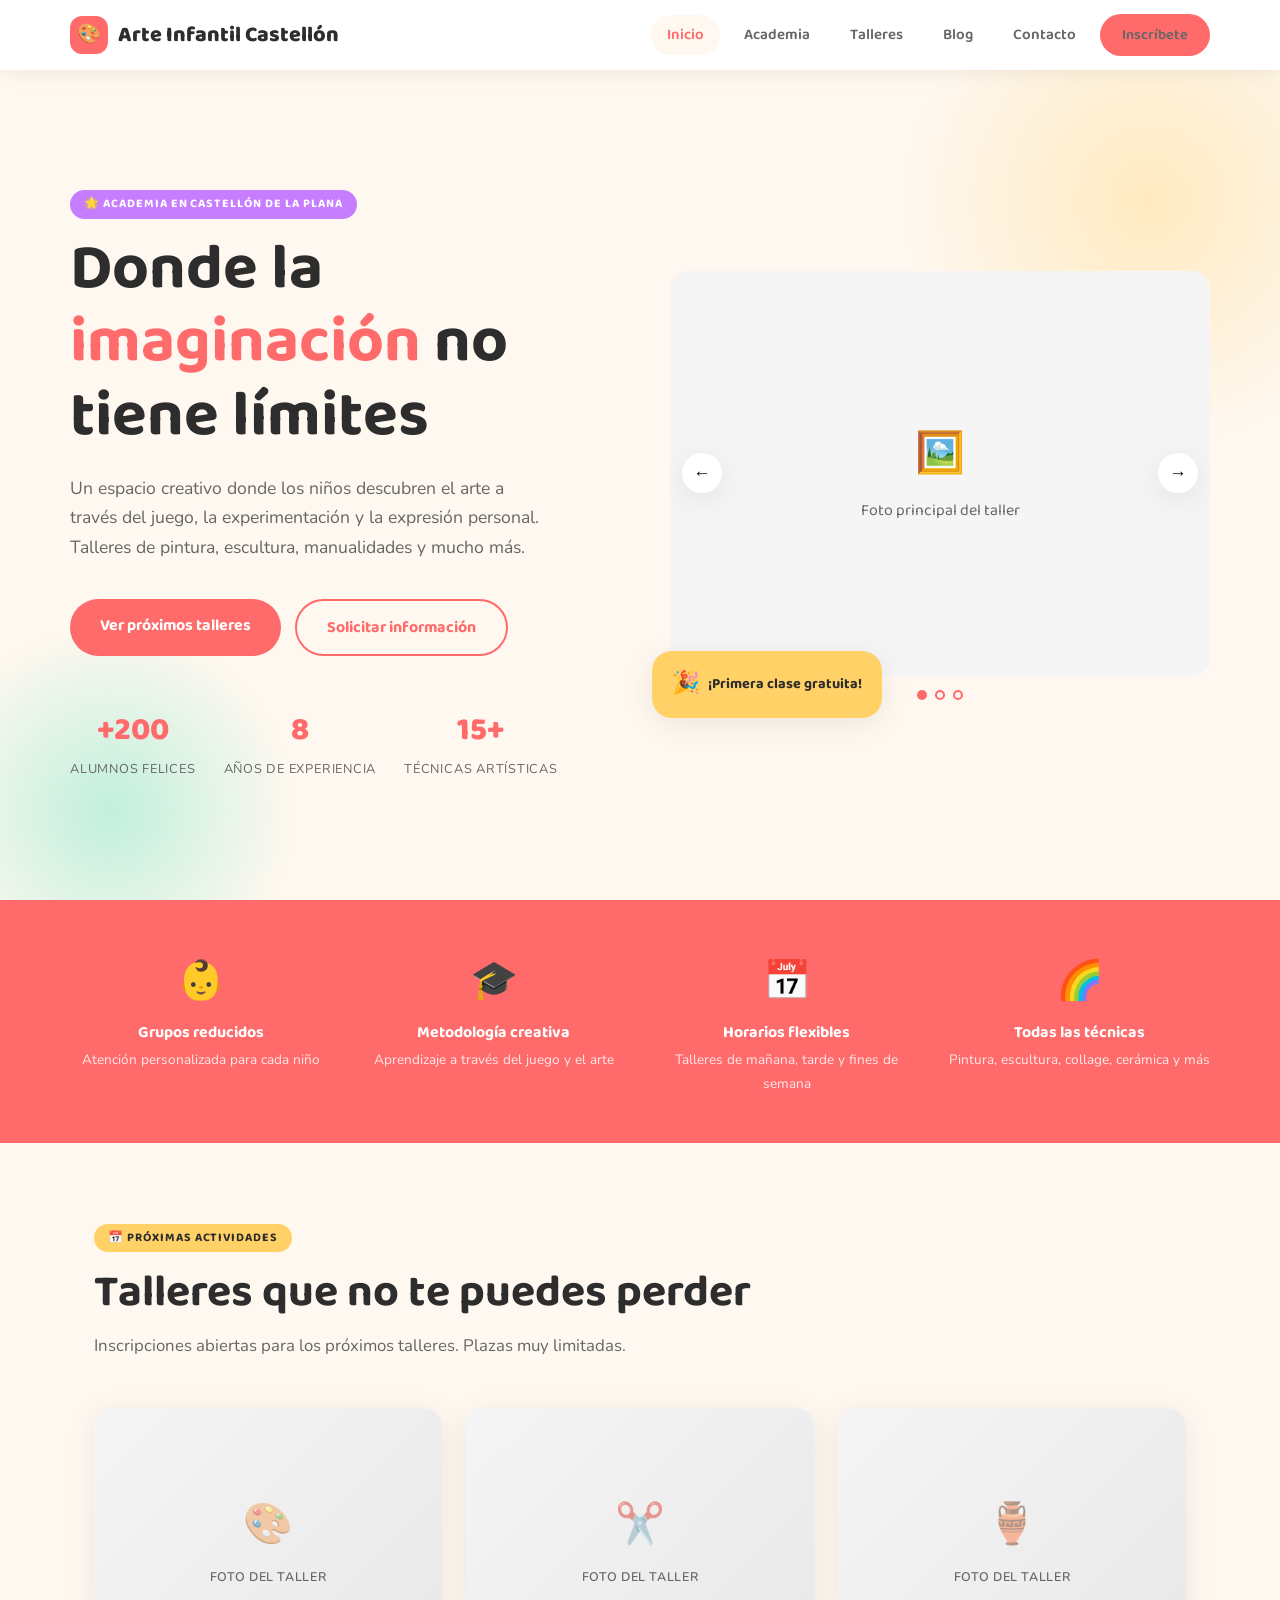
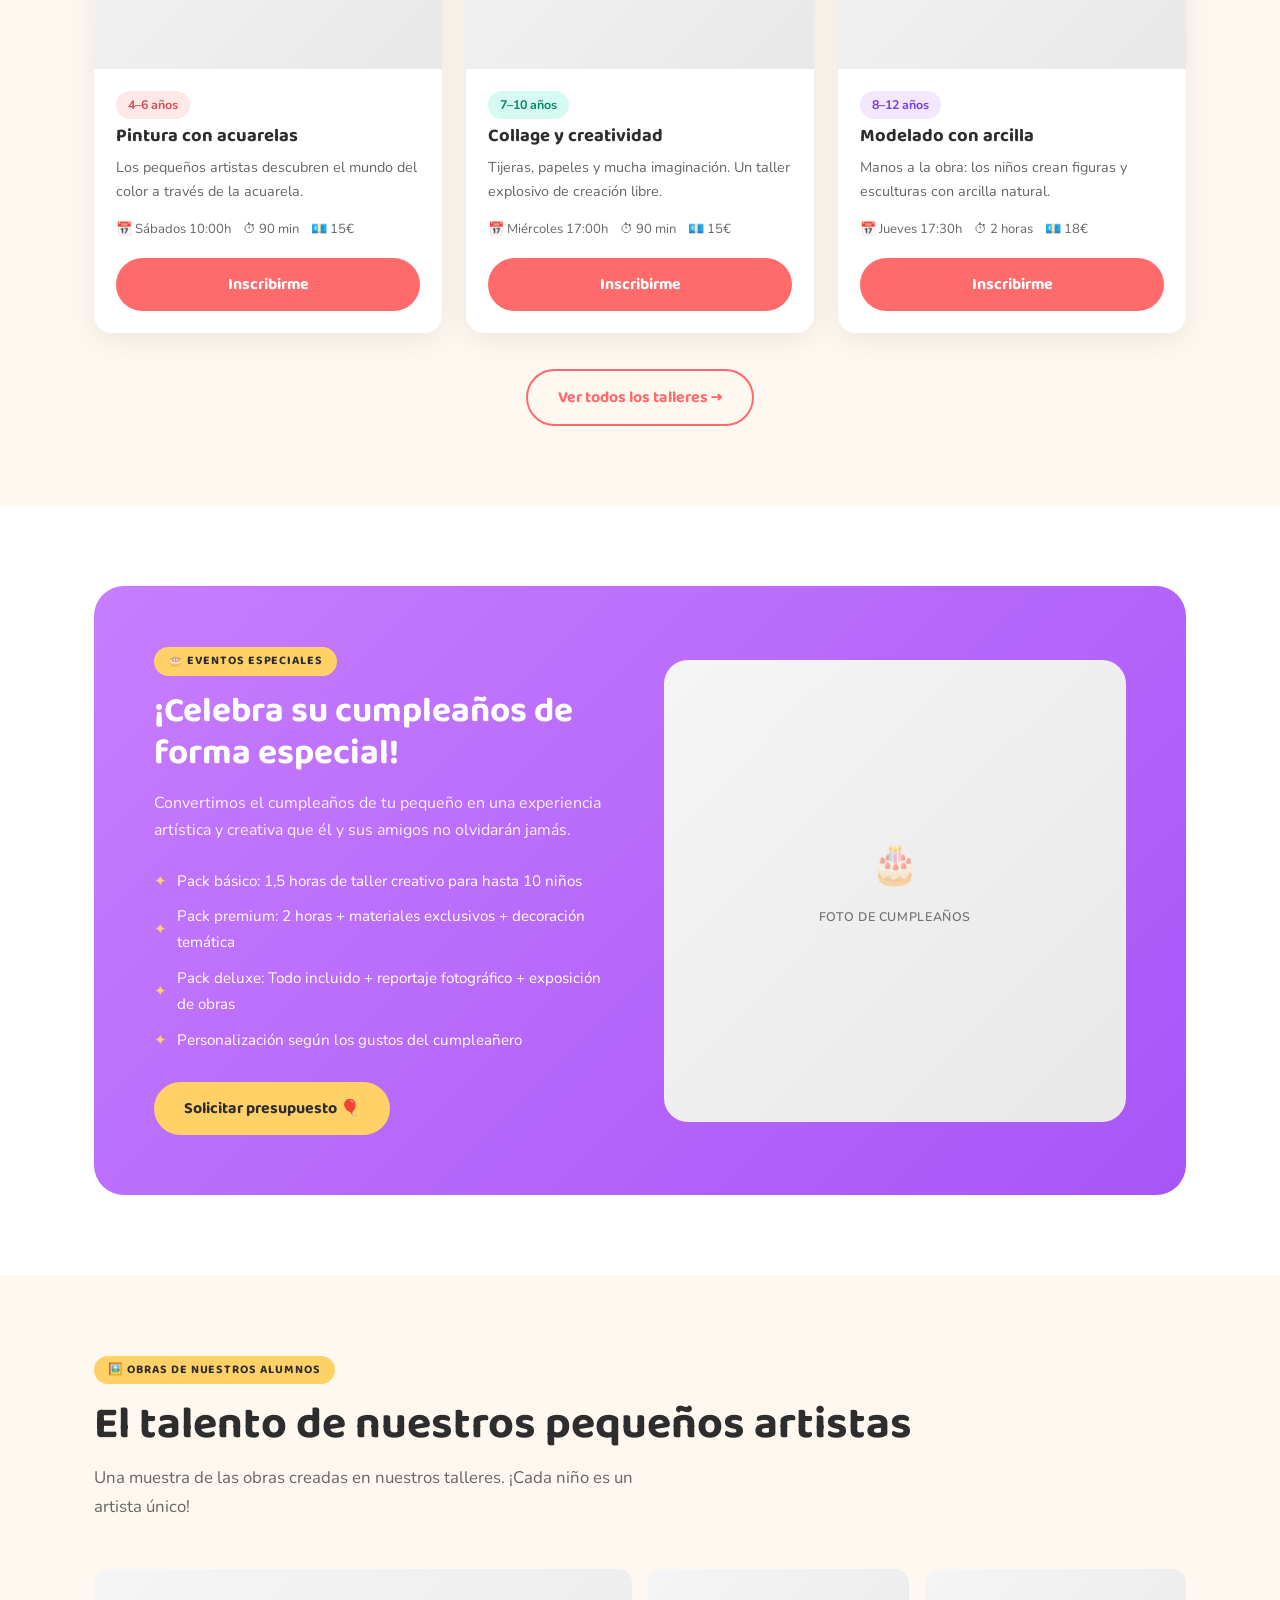
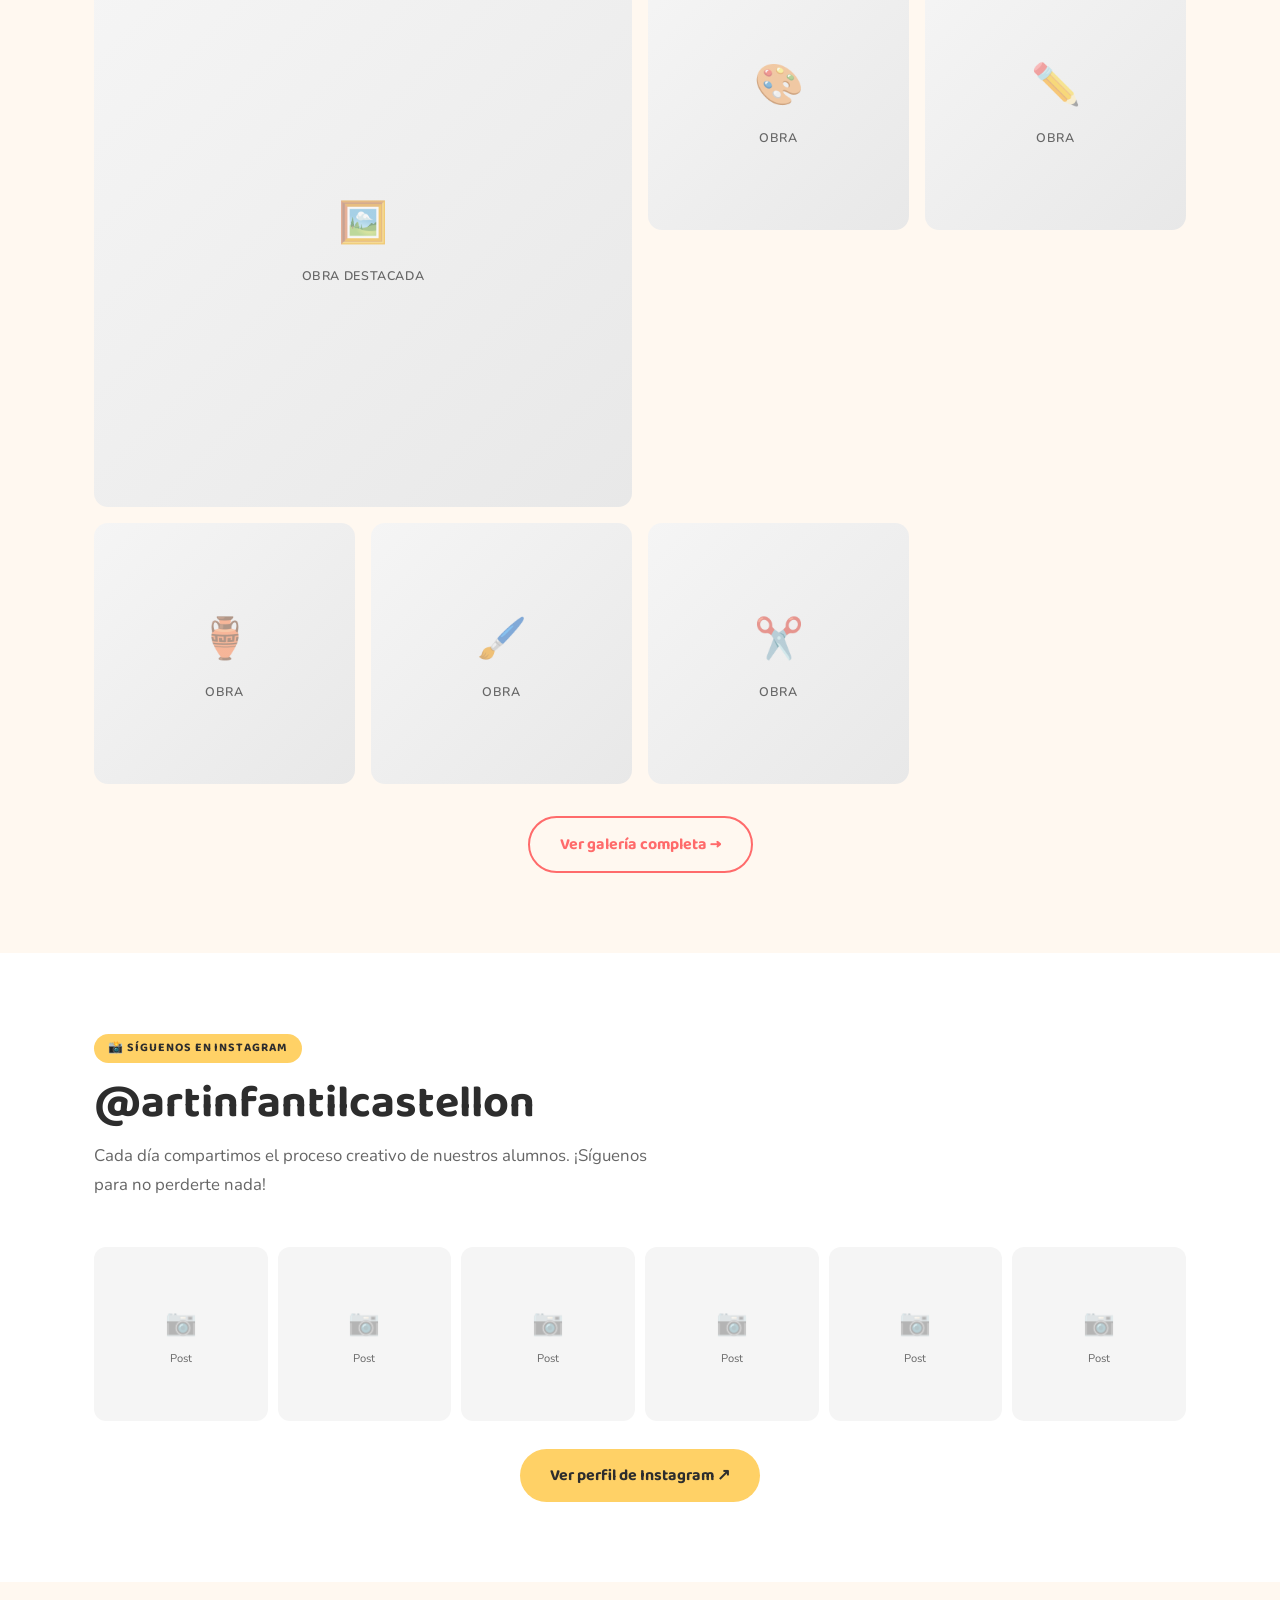
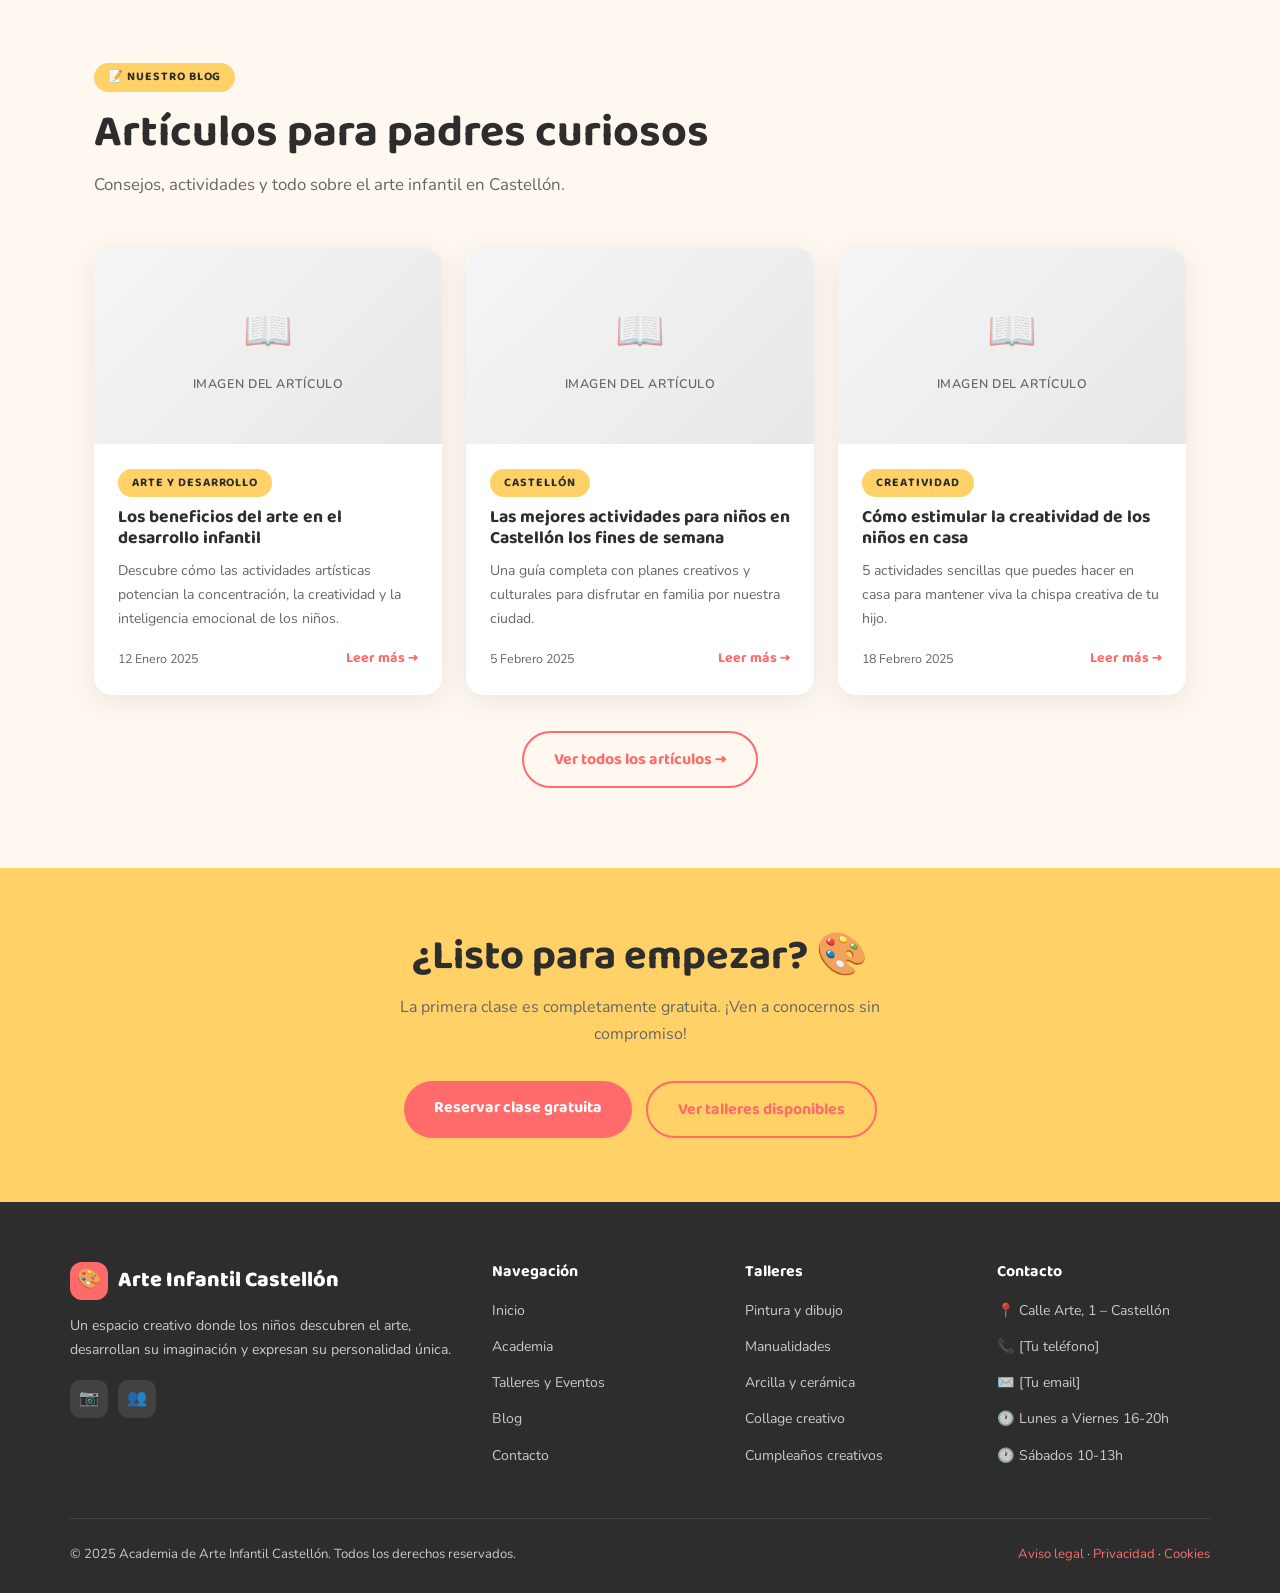
==== index.html @ 34dccd37 "Primer commit" ====
<!DOCTYPE html>
<html lang="es">
<head>
  <meta charset="UTF-8" />
  <meta name="viewport" content="width=device-width, initial-scale=1.0" />
  <title>Academia de Arte Infantil – Castellón de la Plana</title>
  <meta name="description" content="Academia de arte infantil en Castellón. Talleres creativos, manualidades y actividades artísticas para niños de 4 a 12 años." />
  <link rel="stylesheet" href="styles.css" />
</head>
<body>

  <!-- ── NAVBAR ── -->
  <nav class="navbar">
    <div class="nav-inner">
      <a href="index.html" class="nav-logo">
        <div class="logo-icon">🎨</div>
        <span>Arte Infantil Castellón</span>
      </a>
      <ul class="nav-links" id="navLinks">
        <li><a href="index.html" class="active">Inicio</a></li>
        <li><a href="academia.html">Academia</a></li>
        <li><a href="talleres.html">Talleres</a></li>
        <li><a href="blog.html">Blog</a></li>
        <li><a href="contacto.html">Contacto</a></li>
        <li><a href="contacto.html" class="btn btn-primary">Inscríbete</a></li>
      </ul>
      <button class="nav-toggle" id="navToggle" aria-label="Abrir menú">
        <span></span><span></span><span></span>
      </button>
    </div>
  </nav>

  <!-- ── HERO ── -->
  <section class="hero">
    <div class="hero-inner">
      <div class="hero-text">
        <span class="tag">🌟 Academia en Castellón de la Plana</span>
        <h1 class="hero-title">
          Donde la <span>imaginación</span> no tiene límites
        </h1>
        <p class="hero-desc">
          Un espacio creativo donde los niños descubren el arte a través del juego, la experimentación y la expresión personal. Talleres de pintura, escultura, manualidades y mucho más.
        </p>
        <div class="hero-ctas">
          <a href="talleres.html" class="btn btn-primary">Ver próximos talleres</a>
          <a href="contacto.html" class="btn btn-outline">Solicitar información</a>
        </div>
        <div class="hero-stats">
          <div class="stat">
            <div class="stat-number">+200</div>
            <div class="stat-label">Alumnos felices</div>
          </div>
          <div class="stat">
            <div class="stat-number">8</div>
            <div class="stat-label">Años de experiencia</div>
          </div>
          <div class="stat">
            <div class="stat-number">15+</div>
            <div class="stat-label">Técnicas artísticas</div>
          </div>
        </div>
      </div>
      <div class="hero-image">
        <div class="slider-wrap" id="heroSlider">
          <div class="slides" id="heroSlides">
            <div class="slide">
              <div class="slide-placeholder">
                <span class="ph-icon">🖼️</span>
                <p>Foto principal del taller</p>
              </div>
            </div>
            <div class="slide">
              <div class="slide-placeholder">
                <span class="ph-icon">🎨</span>
                <p>Niños pintando</p>
              </div>
            </div>
            <div class="slide">
              <div class="slide-placeholder">
                <span class="ph-icon">✂️</span>
                <p>Taller de manualidades</p>
              </div>
            </div>
          </div>
          <button class="slider-btn prev" onclick="changeSlide(-1)">&#8592;</button>
          <button class="slider-btn next" onclick="changeSlide(1)">&#8594;</button>
        </div>
        <div class="slider-dots" id="heroDots">
          <span class="dot active" onclick="goToSlide(0)"></span>
          <span class="dot" onclick="goToSlide(1)"></span>
          <span class="dot" onclick="goToSlide(2)"></span>
        </div>
        <div class="hero-img-badge">
          <span class="emoji">🎉</span>
          ¡Primera clase gratuita!
        </div>
      </div>
    </div>
  </section>

  <!-- ── FEATURES STRIP ── -->
  <section class="features-strip">
    <div class="features-grid">
      <div class="feature-item">
        <div class="feature-icon">👶</div>
        <h4>Grupos reducidos</h4>
        <p>Atención personalizada para cada niño</p>
      </div>
      <div class="feature-item">
        <div class="feature-icon">🎓</div>
        <h4>Metodología creativa</h4>
        <p>Aprendizaje a través del juego y el arte</p>
      </div>
      <div class="feature-item">
        <div class="feature-icon">📅</div>
        <h4>Horarios flexibles</h4>
        <p>Talleres de mañana, tarde y fines de semana</p>
      </div>
      <div class="feature-item">
        <div class="feature-icon">🌈</div>
        <h4>Todas las técnicas</h4>
        <p>Pintura, escultura, collage, cerámica y más</p>
      </div>
    </div>
  </section>

  <!-- ── PRÓXIMOS TALLERES ── -->
  <section class="section">
    <div class="container">
      <span class="tag">📅 Próximas actividades</span>
      <h2 class="section-title">Talleres que no te puedes perder</h2>
      <p class="section-subtitle">Inscripciones abiertas para los próximos talleres. Plazas muy limitadas.</p>

      <div class="cards-grid cards-grid-3">

        <div class="card">
          <div class="card-img">
            <div class="img-placeholder">
              <span class="ph-icon">🎨</span>
              <p>Foto del taller</p>
            </div>
          </div>
          <div class="card-body">
            <span class="ws-badge accent-coral">4–6 años</span>
            <h3>Pintura con acuarelas</h3>
            <p>Los pequeños artistas descubren el mundo del color a través de la acuarela.</p>
            <div class="card-meta">
              <span>📅 Sábados 10:00h</span>
              <span>⏱ 90 min</span>
              <span>💶 15€</span>
            </div>
            <a href="contacto.html" class="btn btn-primary" style="width:100%;text-align:center;">Inscribirme</a>
          </div>
        </div>

        <div class="card">
          <div class="card-img">
            <div class="img-placeholder">
              <span class="ph-icon">✂️</span>
              <p>Foto del taller</p>
            </div>
          </div>
          <div class="card-body">
            <span class="ws-badge accent-mint">7–10 años</span>
            <h3>Collage y creatividad</h3>
            <p>Tijeras, papeles y mucha imaginación. Un taller explosivo de creación libre.</p>
            <div class="card-meta">
              <span>📅 Miércoles 17:00h</span>
              <span>⏱ 90 min</span>
              <span>💶 15€</span>
            </div>
            <a href="contacto.html" class="btn btn-primary" style="width:100%;text-align:center;">Inscribirme</a>
          </div>
        </div>

        <div class="card">
          <div class="card-img">
            <div class="img-placeholder">
              <span class="ph-icon">🏺</span>
              <p>Foto del taller</p>
            </div>
          </div>
          <div class="card-body">
            <span class="ws-badge accent-lavender">8–12 años</span>
            <h3>Modelado con arcilla</h3>
            <p>Manos a la obra: los niños crean figuras y esculturas con arcilla natural.</p>
            <div class="card-meta">
              <span>📅 Jueves 17:30h</span>
              <span>⏱ 2 horas</span>
              <span>💶 18€</span>
            </div>
            <a href="contacto.html" class="btn btn-primary" style="width:100%;text-align:center;">Inscribirme</a>
          </div>
        </div>

      </div>

      <div style="text-align:center;margin-top:36px;">
        <a href="talleres.html" class="btn btn-outline">Ver todos los talleres →</a>
      </div>
    </div>
  </section>

  <!-- ── CUMPLEAÑOS CREATIVOS ── -->
  <section class="section" style="background:var(--white);">
    <div class="container">
      <div class="birthday-section">
        <div>
          <span class="tag" style="background:var(--yellow);color:var(--dark);">🎂 Eventos especiales</span>
          <h2>¡Celebra su cumpleaños de forma especial!</h2>
          <p>Convertimos el cumpleaños de tu pequeño en una experiencia artística y creativa que él y sus amigos no olvidarán jamás.</p>
          <ul class="birthday-list">
            <li>Pack básico: 1,5 horas de taller creativo para hasta 10 niños</li>
            <li>Pack premium: 2 horas + materiales exclusivos + decoración temática</li>
            <li>Pack deluxe: Todo incluido + reportaje fotográfico + exposición de obras</li>
            <li>Personalización según los gustos del cumpleañero</li>
          </ul>
          <a href="contacto.html" class="btn btn-secondary">Solicitar presupuesto 🎈</a>
        </div>
        <div class="birthday-img">
          <div class="img-placeholder" style="min-height:100%;">
            <span class="ph-icon">🎂</span>
            <p>Foto de cumpleaños</p>
          </div>
        </div>
      </div>
    </div>
  </section>

  <!-- ── GALERÍA HOME ── -->
  <section class="section">
    <div class="container">
      <span class="tag">🖼️ Obras de nuestros alumnos</span>
      <h2 class="section-title">El talento de nuestros pequeños artistas</h2>
      <p class="section-subtitle">Una muestra de las obras creadas en nuestros talleres. ¡Cada niño es un artista único!</p>
      <div class="gallery-grid">
        <div class="gallery-item wide">
          <div class="img-placeholder" style="min-height:100%;"><span class="ph-icon">🖼️</span><p>Obra destacada</p></div>
        </div>
        <div class="gallery-item">
          <div class="img-placeholder" style="min-height:100%;"><span class="ph-icon">🎨</span><p>Obra</p></div>
        </div>
        <div class="gallery-item">
          <div class="img-placeholder" style="min-height:100%;"><span class="ph-icon">✏️</span><p>Obra</p></div>
        </div>
        <div class="gallery-item">
          <div class="img-placeholder" style="min-height:100%;"><span class="ph-icon">🏺</span><p>Obra</p></div>
        </div>
        <div class="gallery-item">
          <div class="img-placeholder" style="min-height:100%;"><span class="ph-icon">🖌️</span><p>Obra</p></div>
        </div>
        <div class="gallery-item">
          <div class="img-placeholder" style="min-height:100%;"><span class="ph-icon">✂️</span><p>Obra</p></div>
        </div>
      </div>
      <div style="text-align:center;margin-top:32px;">
        <a href="academia.html#galeria" class="btn btn-outline">Ver galería completa →</a>
      </div>
    </div>
  </section>

  <!-- ── INSTAGRAM FEED ── -->
  <section class="section" style="background:var(--white);">
    <div class="container">
      <span class="tag">📸 Síguenos en Instagram</span>
      <h2 class="section-title">@artinfantilcastellon</h2>
      <p class="section-subtitle">Cada día compartimos el proceso creativo de nuestros alumnos. ¡Síguenos para no perderte nada!</p>
      <div class="ig-grid">
        <div class="ig-item"><div class="ig-item-inner"><span class="ph-icon">📷</span><span>Post</span></div></div>
        <div class="ig-item"><div class="ig-item-inner"><span class="ph-icon">📷</span><span>Post</span></div></div>
        <div class="ig-item"><div class="ig-item-inner"><span class="ph-icon">📷</span><span>Post</span></div></div>
        <div class="ig-item"><div class="ig-item-inner"><span class="ph-icon">📷</span><span>Post</span></div></div>
        <div class="ig-item"><div class="ig-item-inner"><span class="ph-icon">📷</span><span>Post</span></div></div>
        <div class="ig-item"><div class="ig-item-inner"><span class="ph-icon">📷</span><span>Post</span></div></div>
      </div>
      <div style="text-align:center;margin-top:28px;">
        <a href="https://www.instagram.com/" target="_blank" class="btn btn-secondary">Ver perfil de Instagram ↗</a>
      </div>
    </div>
  </section>

  <!-- ── BLOG PREVIEW ── -->
  <section class="section">
    <div class="container">
      <span class="tag">📝 Nuestro blog</span>
      <h2 class="section-title">Artículos para padres curiosos</h2>
      <p class="section-subtitle">Consejos, actividades y todo sobre el arte infantil en Castellón.</p>
      <div class="cards-grid cards-grid-3">

        <article class="blog-card">
          <div class="blog-card-img">
            <div class="img-placeholder"><span class="ph-icon">📖</span><p>Imagen del artículo</p></div>
          </div>
          <div class="blog-card-body">
            <span class="tag">Arte y desarrollo</span>
            <h3>Los beneficios del arte en el desarrollo infantil</h3>
            <p>Descubre cómo las actividades artísticas potencian la concentración, la creatividad y la inteligencia emocional de los niños.</p>
            <div style="display:flex;justify-content:space-between;align-items:center;">
              <span class="blog-date">12 Enero 2025</span>
              <a href="blog.html" class="read-more">Leer más →</a>
            </div>
          </div>
        </article>

        <article class="blog-card">
          <div class="blog-card-img">
            <div class="img-placeholder"><span class="ph-icon">📖</span><p>Imagen del artículo</p></div>
          </div>
          <div class="blog-card-body">
            <span class="tag">Castellón</span>
            <h3>Las mejores actividades para niños en Castellón los fines de semana</h3>
            <p>Una guía completa con planes creativos y culturales para disfrutar en familia por nuestra ciudad.</p>
            <div style="display:flex;justify-content:space-between;align-items:center;">
              <span class="blog-date">5 Febrero 2025</span>
              <a href="blog.html" class="read-more">Leer más →</a>
            </div>
          </div>
        </article>

        <article class="blog-card">
          <div class="blog-card-img">
            <div class="img-placeholder"><span class="ph-icon">📖</span><p>Imagen del artículo</p></div>
          </div>
          <div class="blog-card-body">
            <span class="tag">Creatividad</span>
            <h3>Cómo estimular la creatividad de los niños en casa</h3>
            <p>5 actividades sencillas que puedes hacer en casa para mantener viva la chispa creativa de tu hijo.</p>
            <div style="display:flex;justify-content:space-between;align-items:center;">
              <span class="blog-date">18 Febrero 2025</span>
              <a href="blog.html" class="read-more">Leer más →</a>
            </div>
          </div>
        </article>

      </div>
      <div style="text-align:center;margin-top:36px;">
        <a href="blog.html" class="btn btn-outline">Ver todos los artículos →</a>
      </div>
    </div>
  </section>

  <!-- ── CTA BAND ── -->
  <section class="cta-band">
    <div class="container">
      <h2>¿Listo para empezar? 🎨</h2>
      <p>La primera clase es completamente gratuita. ¡Ven a conocernos sin compromiso!</p>
      <div class="btn-group">
        <a href="contacto.html" class="btn btn-primary">Reservar clase gratuita</a>
        <a href="talleres.html" class="btn btn-outline">Ver talleres disponibles</a>
      </div>
    </div>
  </section>

  <!-- ── FOOTER ── -->
  <footer>
    <div class="footer-grid">
      <div class="footer-brand">
        <a href="index.html" class="nav-logo">
          <div class="logo-icon">🎨</div>
          <span>Arte Infantil Castellón</span>
        </a>
        <p>Un espacio creativo donde los niños descubren el arte, desarrollan su imaginación y expresan su personalidad única.</p>
        <div class="social-row">
          <a href="#" class="social-btn" aria-label="Instagram">📷</a>
          <a href="#" class="social-btn" aria-label="Facebook">👥</a>
        </div>
      </div>
      <div>
        <h5>Navegación</h5>
        <ul>
          <li><a href="index.html">Inicio</a></li>
          <li><a href="academia.html">Academia</a></li>
          <li><a href="talleres.html">Talleres y Eventos</a></li>
          <li><a href="blog.html">Blog</a></li>
          <li><a href="contacto.html">Contacto</a></li>
        </ul>
      </div>
      <div>
        <h5>Talleres</h5>
        <ul>
          <li><a href="talleres.html">Pintura y dibujo</a></li>
          <li><a href="talleres.html">Manualidades</a></li>
          <li><a href="talleres.html">Arcilla y cerámica</a></li>
          <li><a href="talleres.html">Collage creativo</a></li>
          <li><a href="talleres.html">Cumpleaños creativos</a></li>
        </ul>
      </div>
      <div>
        <h5>Contacto</h5>
        <ul>
          <li><a href="#">📍 Calle Arte, 1 – Castellón</a></li>
          <li><a href="#">📞 [Tu teléfono]</a></li>
          <li><a href="#">✉️ [Tu email]</a></li>
          <li><a href="#">🕐 Lunes a Viernes 16-20h</a></li>
          <li><a href="#">🕐 Sábados 10-13h</a></li>
        </ul>
      </div>
    </div>
    <div class="footer-bottom">
      <span>© 2025 Academia de Arte Infantil Castellón. Todos los derechos reservados.</span>
      <span>
        <a href="#">Aviso legal</a> ·
        <a href="#">Privacidad</a> ·
        <a href="#">Cookies</a>
      </span>
    </div>
  </footer>

  <!-- ── SCROLL TO TOP ── -->
  <button id="scrollTop" aria-label="Volver arriba">↑</button>

  <script>
    // Nav toggle
    document.getElementById('navToggle').addEventListener('click', function() {
      document.getElementById('navLinks').classList.toggle('open');
    });

    // Hero slider
    let currentSlide = 0;
    const slides = document.getElementById('heroSlides');
    const dots   = document.querySelectorAll('.dot');

    function updateSlider() {
      slides.style.transform = `translateX(-${currentSlide * 100}%)`;
      dots.forEach((d, i) => d.classList.toggle('active', i === currentSlide));
    }
    function changeSlide(dir) {
      const total = dots.length;
      currentSlide = (currentSlide + dir + total) % total;
      updateSlider();
    }
    function goToSlide(i) { currentSlide = i; updateSlider(); }
    setInterval(() => changeSlide(1), 4000);

    // Scroll to top
    const scrollBtn = document.getElementById('scrollTop');
    window.addEventListener('scroll', () => {
      scrollBtn.classList.toggle('visible', window.scrollY > 400);
    });
    scrollBtn.addEventListener('click', () => window.scrollTo({ top: 0, behavior: 'smooth' }));
  </script>
</body>
</html>
---- styles.css ----
/* =============================================
   ACADEMIA DE ARTE INFANTIL – CASTELLÓN
   styles.css
   ============================================= */

@import url('https://fonts.googleapis.com/css2?family=Baloo+2:wght@400;500;600;700;800&family=Nunito:wght@300;400;600;700&display=swap');

/* ── Variables ── */
:root {
  --coral:    #FF6B6B;
  --yellow:   #FFD166;
  --mint:     #06D6A0;
  --sky:      #4ECDC4;
  --lavender: #C77DFF;
  --sand:     #FFF8F0;
  --white:    #FFFFFF;
  --dark:     #2D2D2D;
  --mid:      #666666;
  --light:    #F5F5F5;
  --radius:   18px;
  --shadow:   0 6px 30px rgba(0,0,0,0.08);
  --shadow-hover: 0 12px 40px rgba(0,0,0,0.14);
  --transition: 0.3s cubic-bezier(0.25, 0.8, 0.25, 1);
}

/* ── Reset & Base ── */
*, *::before, *::after { box-sizing: border-box; margin: 0; padding: 0; }

html { scroll-behavior: smooth; }

body {
  font-family: 'Nunito', sans-serif;
  background-color: var(--sand);
  color: var(--dark);
  line-height: 1.7;
  overflow-x: hidden;
}

h1, h2, h3, h4, h5 {
  font-family: 'Baloo 2', cursive;
  line-height: 1.2;
}

a { text-decoration: none; color: inherit; }
img { display: block; width: 100%; height: 100%; object-fit: cover; }
ul { list-style: none; }

/* ── Utility ── */
.container {
  max-width: 1140px;
  margin: 0 auto;
  padding: 0 24px;
}

.section { padding: 80px 0; }

.section-title {
  font-size: clamp(1.8rem, 4vw, 2.8rem);
  color: var(--dark);
  margin-bottom: 12px;
}

.section-subtitle {
  font-size: 1.05rem;
  color: var(--mid);
  margin-bottom: 48px;
  max-width: 560px;
}

.tag {
  display: inline-block;
  background: var(--yellow);
  color: var(--dark);
  font-family: 'Baloo 2', cursive;
  font-size: 0.75rem;
  font-weight: 700;
  letter-spacing: 0.08em;
  text-transform: uppercase;
  padding: 4px 14px;
  border-radius: 999px;
  margin-bottom: 14px;
}

/* ── Buttons ── */
.btn {
  display: inline-block;
  font-family: 'Baloo 2', cursive;
  font-weight: 700;
  font-size: 1rem;
  padding: 13px 30px;
  border-radius: 999px;
  border: none;
  cursor: pointer;
  transition: transform var(--transition), box-shadow var(--transition);
  text-align: center;
}
.btn:hover { transform: translateY(-3px); box-shadow: var(--shadow-hover); }
.btn:active { transform: translateY(0); }

.btn-primary   { background: var(--coral);    color: var(--white); }
.btn-secondary { background: var(--yellow);   color: var(--dark);  }
.btn-mint      { background: var(--mint);     color: var(--white); }
.btn-outline {
  background: transparent;
  color: var(--coral);
  border: 2.5px solid var(--coral);
}
.btn-outline:hover { background: var(--coral); color: var(--white); }

/* ── Navbar ── */
.navbar {
  position: sticky;
  top: 0;
  z-index: 1000;
  background: var(--white);
  box-shadow: 0 2px 20px rgba(0,0,0,0.07);
  padding: 0 24px;
}

.nav-inner {
  max-width: 1140px;
  margin: 0 auto;
  display: flex;
  align-items: center;
  justify-content: space-between;
  height: 70px;
}

.nav-logo {
  display: flex;
  align-items: center;
  gap: 10px;
  font-family: 'Baloo 2', cursive;
  font-size: 1.35rem;
  font-weight: 800;
  color: var(--dark);
}

.nav-logo .logo-icon {
  width: 38px;
  height: 38px;
  background: var(--coral);
  border-radius: 12px;
  display: flex;
  align-items: center;
  justify-content: center;
  font-size: 1.2rem;
  flex-shrink: 0;
}

.nav-links {
  display: flex;
  align-items: center;
  gap: 8px;
}

.nav-links a {
  font-family: 'Baloo 2', cursive;
  font-weight: 600;
  font-size: 0.95rem;
  color: var(--mid);
  padding: 8px 16px;
  border-radius: 999px;
  transition: background var(--transition), color var(--transition);
}

.nav-links a:hover,
.nav-links a.active {
  background: var(--sand);
  color: var(--coral);
}

.nav-links .btn { padding: 9px 22px; font-size: 0.9rem; }

.nav-toggle {
  display: none;
  background: none;
  border: none;
  cursor: pointer;
  flex-direction: column;
  gap: 5px;
}
.nav-toggle span {
  display: block;
  width: 26px;
  height: 3px;
  background: var(--dark);
  border-radius: 3px;
  transition: all 0.3s;
}

/* ── Hero ── */
.hero {
  min-height: calc(100vh - 70px);
  display: flex;
  align-items: center;
  padding: 60px 24px;
  position: relative;
  overflow: hidden;
}

.hero::before {
  content: '';
  position: absolute;
  top: -120px; right: -120px;
  width: 500px; height: 500px;
  background: radial-gradient(circle, var(--yellow) 0%, transparent 70%);
  opacity: 0.35;
  border-radius: 50%;
  pointer-events: none;
}
.hero::after {
  content: '';
  position: absolute;
  bottom: -100px; left: -80px;
  width: 380px; height: 380px;
  background: radial-gradient(circle, var(--mint) 0%, transparent 70%);
  opacity: 0.25;
  border-radius: 50%;
  pointer-events: none;
}

.hero-inner {
  max-width: 1140px;
  margin: 0 auto;
  display: grid;
  grid-template-columns: 1fr 1fr;
  gap: 60px;
  align-items: center;
  width: 100%;
  position: relative;
  z-index: 1;
}

.hero-text .tag { background: var(--lavender); color: var(--white); }

.hero-title {
  font-size: clamp(2.4rem, 5.5vw, 4rem);
  color: var(--dark);
  margin-bottom: 20px;
  line-height: 1.15;
}

.hero-title span { color: var(--coral); }

.hero-desc {
  font-size: 1.1rem;
  color: var(--mid);
  margin-bottom: 36px;
  max-width: 480px;
}

.hero-ctas { display: flex; gap: 14px; flex-wrap: wrap; }

.hero-stats {
  display: flex;
  gap: 28px;
  margin-top: 48px;
  flex-wrap: wrap;
}
.stat { text-align: center; }
.stat-number {
  font-family: 'Baloo 2', cursive;
  font-size: 2rem;
  font-weight: 800;
  color: var(--coral);
}
.stat-label {
  font-size: 0.8rem;
  color: var(--mid);
  text-transform: uppercase;
  letter-spacing: 0.06em;
}

.hero-image {
  position: relative;
}
.hero-img-main {
  border-radius: 30px;
  overflow: hidden;
  aspect-ratio: 4/3;
  box-shadow: var(--shadow-hover);
  background: var(--light);
}
.hero-img-badge {
  position: absolute;
  bottom: -18px;
  left: -18px;
  background: var(--yellow);
  border-radius: 20px;
  padding: 14px 20px;
  box-shadow: var(--shadow);
  font-family: 'Baloo 2', cursive;
  font-weight: 700;
  font-size: 0.9rem;
  color: var(--dark);
  display: flex;
  align-items: center;
  gap: 8px;
}
.hero-img-badge span.emoji { font-size: 1.4rem; }

/* ── Slider ── */
.slider-wrap {
  position: relative;
  overflow: hidden;
  border-radius: var(--radius);
  aspect-ratio: 4/3;
  background: var(--light);
}
.slides { display: flex; transition: transform 0.5s ease; height: 100%; }
.slide  { min-width: 100%; height: 100%; background: var(--light); }
.slide img { width: 100%; height: 100%; object-fit: cover; }

.slide-placeholder {
  width: 100%; height: 100%;
  display: flex; flex-direction: column;
  align-items: center; justify-content: center;
  font-family: 'Baloo 2', cursive;
  font-size: 1rem;
  color: var(--mid);
  gap: 8px;
}
.slide-placeholder .ph-icon { font-size: 2.5rem; }

.slider-btn {
  position: absolute;
  top: 50%; transform: translateY(-50%);
  background: var(--white);
  border: none;
  width: 40px; height: 40px;
  border-radius: 50%;
  font-size: 1.1rem;
  cursor: pointer;
  box-shadow: var(--shadow);
  transition: background var(--transition);
  z-index: 5;
}
.slider-btn:hover { background: var(--coral); color: var(--white); }
.slider-btn.prev { left: 12px; }
.slider-btn.next { right: 12px; }

.slider-dots {
  display: flex;
  justify-content: center;
  gap: 8px;
  margin-top: 14px;
}
.dot {
  width: 10px; height: 10px;
  background: var(--light);
  border-radius: 50%;
  cursor: pointer;
  border: 2px solid var(--coral);
  transition: background var(--transition);
}
.dot.active { background: var(--coral); }

/* ── Cards ── */
.cards-grid {
  display: grid;
  gap: 24px;
}
.cards-grid-3 { grid-template-columns: repeat(3, 1fr); }
.cards-grid-4 { grid-template-columns: repeat(4, 1fr); }
.cards-grid-2 { grid-template-columns: repeat(2, 1fr); }

.card {
  background: var(--white);
  border-radius: var(--radius);
  overflow: hidden;
  box-shadow: var(--shadow);
  transition: transform var(--transition), box-shadow var(--transition);
}
.card:hover { transform: translateY(-6px); box-shadow: var(--shadow-hover); }

.card-img {
  aspect-ratio: 4/3;
  overflow: hidden;
  background: var(--light);
  display: flex;
  align-items: center;
  justify-content: center;
}

.img-placeholder {
  width: 100%;
  height: 100%;
  background: linear-gradient(135deg, var(--light) 0%, #e8e8e8 100%);
  display: flex;
  flex-direction: column;
  align-items: center;
  justify-content: center;
  gap: 8px;
  min-height: 180px;
}
.img-placeholder .ph-icon { font-size: 2.5rem; opacity: 0.5; }
.img-placeholder p { font-size: 0.78rem; color: var(--mid); font-weight: 600; letter-spacing: 0.05em; text-transform: uppercase; }

.card-body { padding: 22px; }
.card-body h3 { font-size: 1.15rem; margin-bottom: 8px; }
.card-body p  { font-size: 0.9rem; color: var(--mid); margin-bottom: 14px; }

.card-meta {
  display: flex;
  gap: 12px;
  flex-wrap: wrap;
  font-size: 0.82rem;
  color: var(--mid);
  margin-bottom: 18px;
}
.card-meta span { display: flex; align-items: center; gap: 4px; }

/* ── Features strip ── */
.features-strip {
  background: var(--coral);
  padding: 48px 24px;
}
.features-grid {
  display: grid;
  grid-template-columns: repeat(4, 1fr);
  gap: 32px;
  max-width: 1140px;
  margin: 0 auto;
}
.feature-item { text-align: center; color: var(--white); }
.feature-icon { font-size: 2.4rem; margin-bottom: 10px; }
.feature-item h4 { font-family: 'Baloo 2', cursive; font-size: 1rem; margin-bottom: 6px; }
.feature-item p  { font-size: 0.85rem; opacity: 0.85; }

/* ── Workshops section ── */
.ws-card {
  background: var(--white);
  border-radius: var(--radius);
  overflow: hidden;
  box-shadow: var(--shadow);
  display: flex;
  gap: 0;
  transition: transform var(--transition), box-shadow var(--transition);
}
.ws-card:hover { transform: translateY(-4px); box-shadow: var(--shadow-hover); }
.ws-card-color {
  width: 8px;
  flex-shrink: 0;
}
.ws-card-body { padding: 22px 24px; flex: 1; }
.ws-card-body h3 { font-size: 1.1rem; margin-bottom: 6px; }
.ws-card-body p  { font-size: 0.88rem; color: var(--mid); margin-bottom: 14px; }
.ws-badge {
  display: inline-block;
  background: var(--sand);
  border-radius: 999px;
  padding: 3px 12px;
  font-size: 0.78rem;
  font-weight: 700;
  margin-right: 6px;
  margin-bottom: 6px;
}

/* ── Birthday section ── */
.birthday-section {
  background: linear-gradient(135deg, var(--lavender) 0%, #a855f7 100%);
  border-radius: 30px;
  padding: 60px;
  color: var(--white);
  display: grid;
  grid-template-columns: 1fr 1fr;
  gap: 48px;
  align-items: center;
}
.birthday-section h2 { font-size: 2.2rem; margin-bottom: 16px; }
.birthday-section p  { opacity: 0.9; margin-bottom: 24px; }
.birthday-list { margin: 20px 0 28px; }
.birthday-list li {
  display: flex; align-items: center; gap: 10px;
  margin-bottom: 10px;
  font-size: 0.95rem;
}
.birthday-list li::before { content: '✦'; color: var(--yellow); }
.birthday-img {
  border-radius: 24px;
  overflow: hidden;
  aspect-ratio: 1;
  background: rgba(255,255,255,0.15);
}

/* ── Blog ── */
.blog-card { border-radius: var(--radius); overflow: hidden; background: var(--white); box-shadow: var(--shadow); transition: transform var(--transition), box-shadow var(--transition); }
.blog-card:hover { transform: translateY(-6px); box-shadow: var(--shadow-hover); }
.blog-card-img { aspect-ratio: 16/9; overflow: hidden; }
.blog-card-body { padding: 24px; }
.blog-card-body .tag { margin-bottom: 10px; }
.blog-card-body h3 { font-size: 1.1rem; margin-bottom: 10px; }
.blog-card-body p  { font-size: 0.88rem; color: var(--mid); margin-bottom: 16px; }
.blog-date { font-size: 0.78rem; color: var(--mid); }
.read-more {
  font-family: 'Baloo 2', cursive;
  font-weight: 700;
  font-size: 0.88rem;
  color: var(--coral);
  display: inline-flex; align-items: center; gap: 5px;
}
.read-more:hover { gap: 9px; }

/* ── Blog single page ── */
.blog-hero { padding: 60px 24px 40px; }
.blog-hero-inner { max-width: 800px; margin: 0 auto; }
.blog-hero h1 { font-size: clamp(1.8rem, 4vw, 2.8rem); margin: 12px 0 20px; }
.blog-cover { border-radius: 20px; overflow: hidden; aspect-ratio: 16/6; margin: 32px 0; }
.blog-content { max-width: 800px; margin: 0 auto; padding: 0 24px; }
.blog-content h2 { font-size: 1.5rem; margin: 32px 0 12px; }
.blog-content h3 { font-size: 1.2rem; margin: 24px 0 10px; }
.blog-content p  { margin-bottom: 16px; color: var(--mid); }
.blog-content ul { margin: 12px 0 20px 20px; color: var(--mid); }
.blog-content ul li { margin-bottom: 6px; list-style: disc; }

/* ── Page hero (inner pages) ── */
.page-hero {
  background: linear-gradient(135deg, var(--coral) 0%, #ff8e53 100%);
  color: var(--white);
  padding: 72px 24px 80px;
  text-align: center;
  position: relative;
  overflow: hidden;
}
.page-hero::before {
  content: '';
  position: absolute;
  top: -60px; right: -60px;
  width: 280px; height: 280px;
  background: rgba(255,255,255,0.1);
  border-radius: 50%;
}
.page-hero::after {
  content: '';
  position: absolute;
  bottom: -80px; left: -40px;
  width: 220px; height: 220px;
  background: rgba(255,255,255,0.08);
  border-radius: 50%;
}
.page-hero h1 { font-size: clamp(2rem, 5vw, 3.2rem); margin-bottom: 14px; position: relative; z-index: 1; }
.page-hero p  { font-size: 1.1rem; opacity: 0.9; max-width: 540px; margin: 0 auto; position: relative; z-index: 1; }

/* ── Breadcrumbs ── */
.breadcrumbs {
  padding: 14px 24px;
  background: var(--white);
  border-bottom: 1px solid rgba(0,0,0,0.06);
}
.breadcrumbs-inner {
  max-width: 1140px;
  margin: 0 auto;
  display: flex;
  align-items: center;
  gap: 8px;
  font-size: 0.85rem;
  color: var(--mid);
}
.breadcrumbs-inner a { color: var(--coral); }
.breadcrumbs-inner a:hover { text-decoration: underline; }
.breadcrumbs-inner span.sep { opacity: 0.4; }

/* ── Team ── */
.team-grid { display: grid; grid-template-columns: repeat(3, 1fr); gap: 28px; }
.team-card { text-align: center; }
.team-avatar {
  width: 120px; height: 120px;
  border-radius: 50%;
  overflow: hidden;
  margin: 0 auto 16px;
  border: 4px solid var(--yellow);
  background: var(--light);
  display: flex; align-items: center; justify-content: center;
}
.team-avatar .ph-icon { font-size: 3rem; opacity: 0.4; }
.team-card h3 { font-size: 1.05rem; margin-bottom: 4px; }
.team-card p  { font-size: 0.85rem; color: var(--mid); }

/* ── Gallery ── */
.gallery-grid {
  display: grid;
  grid-template-columns: repeat(4, 1fr);
  gap: 16px;
}
.gallery-item {
  border-radius: 14px;
  overflow: hidden;
  aspect-ratio: 1;
  background: var(--light);
  cursor: pointer;
  transition: transform var(--transition);
}
.gallery-item:hover { transform: scale(1.03); }
.gallery-item.wide  { grid-column: span 2; }
.gallery-item.tall  { grid-row: span 2; }

/* ── Values ── */
.values-grid { display: grid; grid-template-columns: repeat(3, 1fr); gap: 24px; }
.value-card {
  background: var(--white);
  border-radius: var(--radius);
  padding: 32px 28px;
  box-shadow: var(--shadow);
  text-align: center;
}
.value-icon { font-size: 2.4rem; margin-bottom: 14px; }
.value-card h3 { font-size: 1.1rem; margin-bottom: 8px; }
.value-card p  { font-size: 0.88rem; color: var(--mid); }

/* ── Contact ── */
.contact-grid { display: grid; grid-template-columns: 1fr 1.4fr; gap: 48px; align-items: start; }
.contact-info h2 { font-size: 1.8rem; margin-bottom: 16px; }
.contact-info p  { color: var(--mid); margin-bottom: 28px; }
.contact-item {
  display: flex; align-items: flex-start; gap: 14px;
  margin-bottom: 20px;
}
.contact-icon {
  width: 44px; height: 44px;
  background: var(--coral);
  color: var(--white);
  border-radius: 12px;
  display: flex; align-items: center; justify-content: center;
  font-size: 1.1rem;
  flex-shrink: 0;
}
.contact-item strong { display: block; font-family: 'Baloo 2', cursive; font-size: 0.85rem; margin-bottom: 2px; }
.contact-item span   { font-size: 0.9rem; color: var(--mid); }

.map-placeholder {
  background: var(--light);
  border-radius: var(--radius);
  height: 260px;
  display: flex; align-items: center; justify-content: center;
  flex-direction: column; gap: 8px;
  margin-top: 28px;
  font-size: 0.85rem; color: var(--mid);
}
.map-placeholder .ph-icon { font-size: 2.2rem; opacity: 0.4; }

/* ── Form ── */
.form-card {
  background: var(--white);
  border-radius: var(--radius);
  padding: 40px;
  box-shadow: var(--shadow);
}
.form-card h3 { font-size: 1.4rem; margin-bottom: 24px; }

.form-group { margin-bottom: 18px; }
.form-row { display: grid; grid-template-columns: 1fr 1fr; gap: 18px; }
.form-group label {
  display: block;
  font-size: 0.82rem;
  font-weight: 700;
  color: var(--dark);
  margin-bottom: 6px;
  letter-spacing: 0.04em;
  text-transform: uppercase;
}
.form-group input,
.form-group select,
.form-group textarea {
  width: 100%;
  padding: 12px 16px;
  border: 2px solid transparent;
  background: var(--sand);
  border-radius: 12px;
  font-family: 'Nunito', sans-serif;
  font-size: 0.95rem;
  color: var(--dark);
  transition: border-color var(--transition);
  outline: none;
}
.form-group input:focus,
.form-group select:focus,
.form-group textarea:focus { border-color: var(--coral); background: var(--white); }
.form-group textarea { resize: vertical; min-height: 120px; }

.form-note { font-size: 0.78rem; color: var(--mid); margin-top: 8px; }

/* ── Instagram feed placeholder ── */
.ig-grid { display: grid; grid-template-columns: repeat(6, 1fr); gap: 10px; }
.ig-item {
  aspect-ratio: 1;
  background: var(--light);
  border-radius: 12px;
  overflow: hidden;
  cursor: pointer;
  position: relative;
  transition: transform var(--transition);
}
.ig-item:hover { transform: scale(1.04); }
.ig-item .ph-icon { font-size: 1.6rem; opacity: 0.3; }
.ig-item-inner {
  width: 100%; height: 100%;
  display: flex; align-items: center; justify-content: center;
  font-size: 0.7rem; color: var(--mid); flex-direction: column; gap: 4px;
}

/* ── CTA band ── */
.cta-band {
  background: var(--yellow);
  padding: 64px 24px;
  text-align: center;
}
.cta-band h2 { font-size: clamp(1.8rem, 4vw, 2.6rem); margin-bottom: 12px; color: var(--dark); }
.cta-band p  { font-size: 1rem; color: var(--mid); margin-bottom: 32px; max-width: 480px; margin-left: auto; margin-right: auto; }
.cta-band .btn-group { display: flex; gap: 14px; justify-content: center; flex-wrap: wrap; }

/* ── Footer ── */
footer {
  background: var(--dark);
  color: rgba(255,255,255,0.75);
  padding: 60px 24px 28px;
}
.footer-grid {
  max-width: 1140px;
  margin: 0 auto 40px;
  display: grid;
  grid-template-columns: 1.8fr 1fr 1fr 1fr;
  gap: 40px;
}
.footer-brand .nav-logo { color: var(--white); margin-bottom: 14px; }
.footer-brand .nav-logo .logo-icon { background: var(--coral); }
.footer-brand p { font-size: 0.88rem; line-height: 1.7; }
footer h5 {
  font-family: 'Baloo 2', cursive;
  font-size: 1rem;
  color: var(--white);
  margin-bottom: 16px;
}
footer ul li { margin-bottom: 9px; }
footer ul li a { font-size: 0.88rem; transition: color var(--transition); }
footer ul li a:hover { color: var(--coral); }

.social-row { display: flex; gap: 10px; margin-top: 18px; }
.social-btn {
  width: 38px; height: 38px;
  border-radius: 10px;
  background: rgba(255,255,255,0.1);
  display: flex; align-items: center; justify-content: center;
  font-size: 1rem;
  transition: background var(--transition);
  cursor: pointer;
}
.social-btn:hover { background: var(--coral); }

.footer-bottom {
  max-width: 1140px;
  margin: 0 auto;
  border-top: 1px solid rgba(255,255,255,0.1);
  padding-top: 24px;
  display: flex;
  justify-content: space-between;
  align-items: center;
  font-size: 0.82rem;
  flex-wrap: wrap;
  gap: 12px;
}
.footer-bottom a { color: var(--coral); }

/* ── Scroll to top ── */
#scrollTop {
  position: fixed;
  bottom: 32px;
  right: 32px;
  width: 48px; height: 48px;
  background: var(--coral);
  color: var(--white);
  border: none;
  border-radius: 50%;
  font-size: 1.3rem;
  cursor: pointer;
  box-shadow: 0 4px 20px rgba(255,107,107,0.45);
  display: flex; align-items: center; justify-content: center;
  opacity: 0;
  pointer-events: none;
  transition: opacity 0.3s, transform 0.3s;
  z-index: 999;
}
#scrollTop.visible { opacity: 1; pointer-events: all; }
#scrollTop:hover { transform: translateY(-4px); }

/* ── Tabs ── */
.tabs { display: flex; gap: 10px; margin-bottom: 36px; flex-wrap: wrap; }
.tab-btn {
  font-family: 'Baloo 2', cursive;
  font-size: 0.9rem;
  font-weight: 700;
  padding: 9px 22px;
  border-radius: 999px;
  border: 2.5px solid var(--coral);
  background: transparent;
  color: var(--coral);
  cursor: pointer;
  transition: all var(--transition);
}
.tab-btn.active, .tab-btn:hover {
  background: var(--coral);
  color: var(--white);
}
.tab-content { display: none; }
.tab-content.active { display: block; }

/* ── Pill accent colors ── */
.accent-coral    { background: #ffe8e8; color: #d94f4f; }
.accent-yellow   { background: #fff5d6; color: #a07800; }
.accent-mint     { background: #d6faf2; color: #048a66; }
.accent-lavender { background: #f3e8ff; color: #7c3aed; }
.accent-sky      { background: #e0fafa; color: #0e7c7b; }

/* ── Responsive ── */
@media (max-width: 1024px) {
  .cards-grid-4 { grid-template-columns: repeat(2, 1fr); }
  .features-grid { grid-template-columns: repeat(2, 1fr); }
  .footer-grid  { grid-template-columns: 1fr 1fr; }
  .gallery-grid { grid-template-columns: repeat(3, 1fr); }
  .ig-grid      { grid-template-columns: repeat(4, 1fr); }
  .birthday-section { grid-template-columns: 1fr; padding: 40px; }
  .birthday-img { display: none; }
}

@media (max-width: 768px) {
  .hero-inner    { grid-template-columns: 1fr; }
  .hero-image    { display: none; }
  .cards-grid-3  { grid-template-columns: 1fr; }
  .cards-grid-2  { grid-template-columns: 1fr; }
  .team-grid     { grid-template-columns: repeat(2, 1fr); }
  .values-grid   { grid-template-columns: 1fr; }
  .contact-grid  { grid-template-columns: 1fr; }
  .form-row      { grid-template-columns: 1fr; }
  .gallery-grid  { grid-template-columns: repeat(2, 1fr); }
  .ig-grid       { grid-template-columns: repeat(3, 1fr); }
  .footer-grid   { grid-template-columns: 1fr 1fr; }

  .nav-links { display: none; flex-direction: column; position: absolute; top: 70px; left: 0; right: 0; background: var(--white); padding: 16px 24px; box-shadow: 0 8px 24px rgba(0,0,0,0.1); }
  .nav-links.open { display: flex; }
  .nav-links a  { padding: 10px 0; border-bottom: 1px solid var(--sand); border-radius: 0; }
  .nav-toggle   { display: flex; }
  .navbar       { position: relative; }
}

@media (max-width: 480px) {
  .section   { padding: 52px 0; }
  .features-grid { grid-template-columns: 1fr; }
  .gallery-grid  { grid-template-columns: repeat(2, 1fr); }
  .ig-grid       { grid-template-columns: repeat(2, 1fr); }
  .footer-grid   { grid-template-columns: 1fr; }
  .hero-stats    { gap: 18px; }
  #scrollTop     { bottom: 20px; right: 20px; width: 42px; height: 42px; }
}
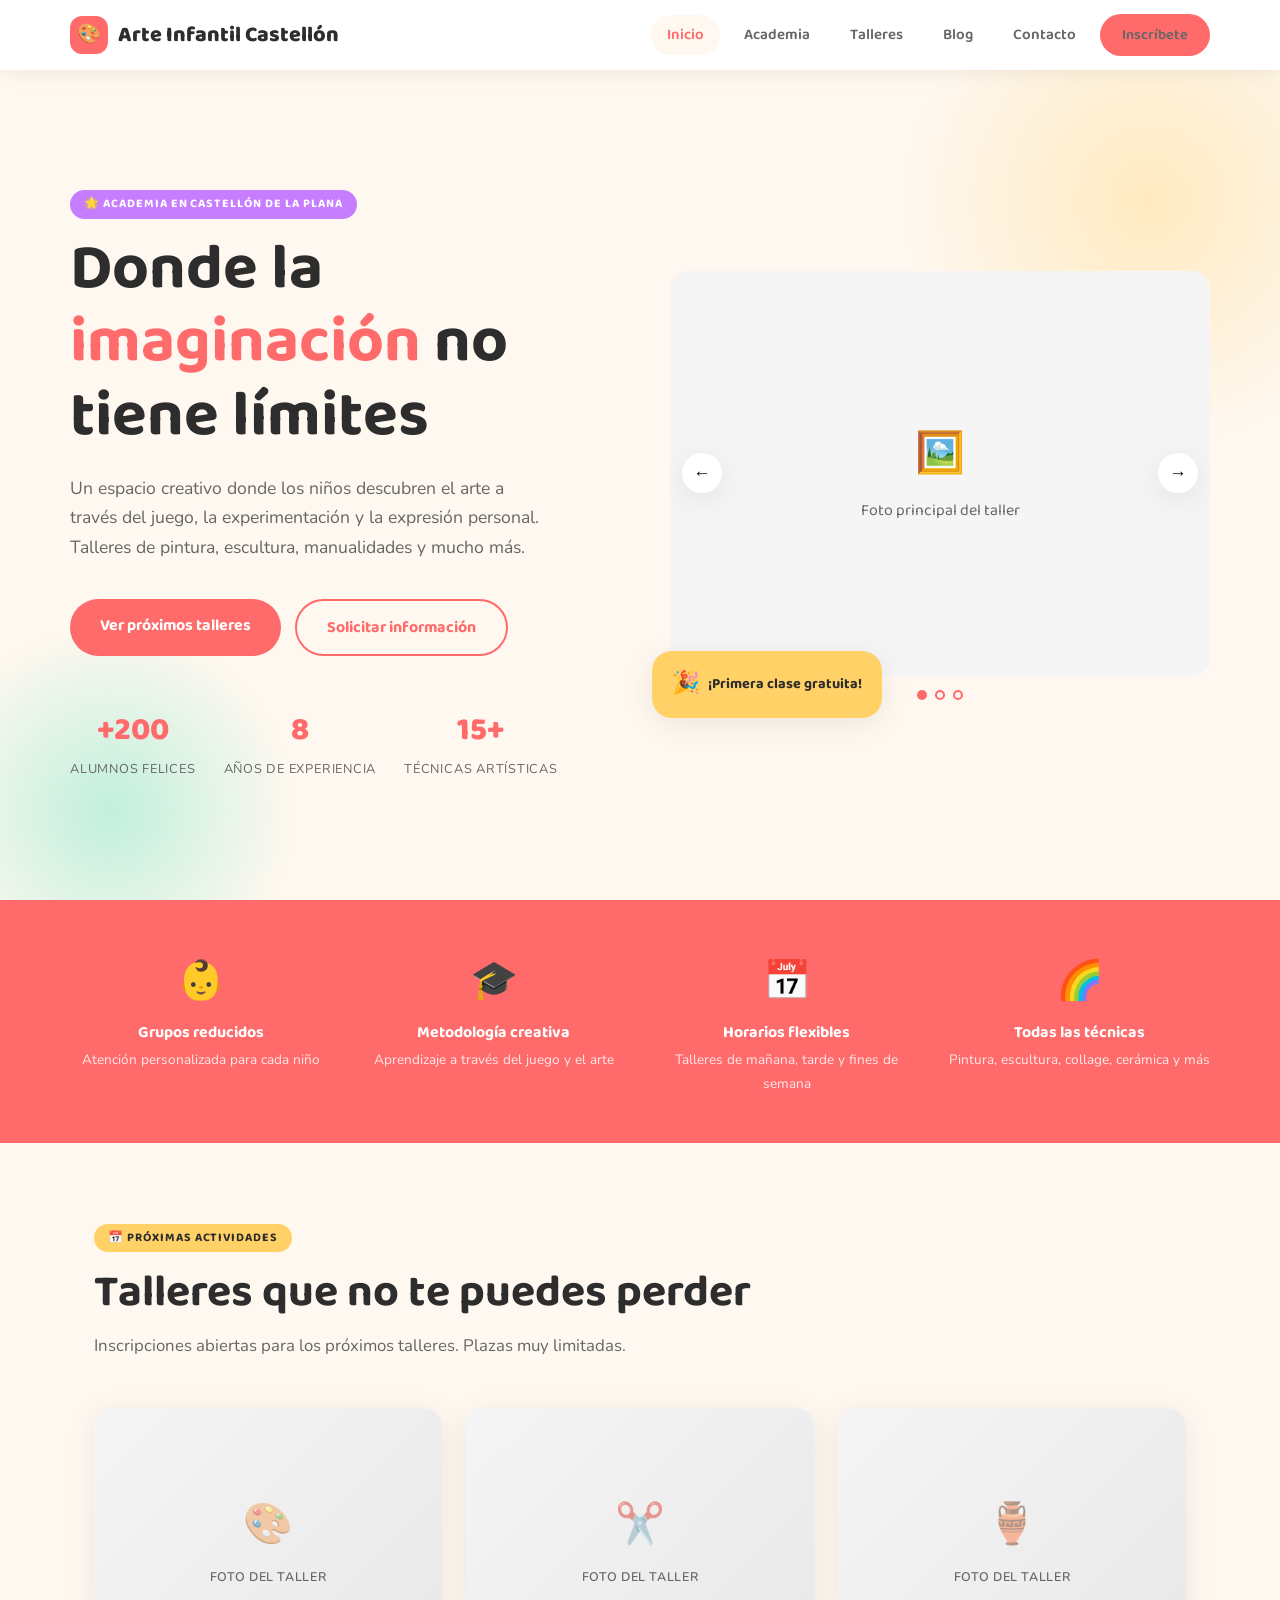
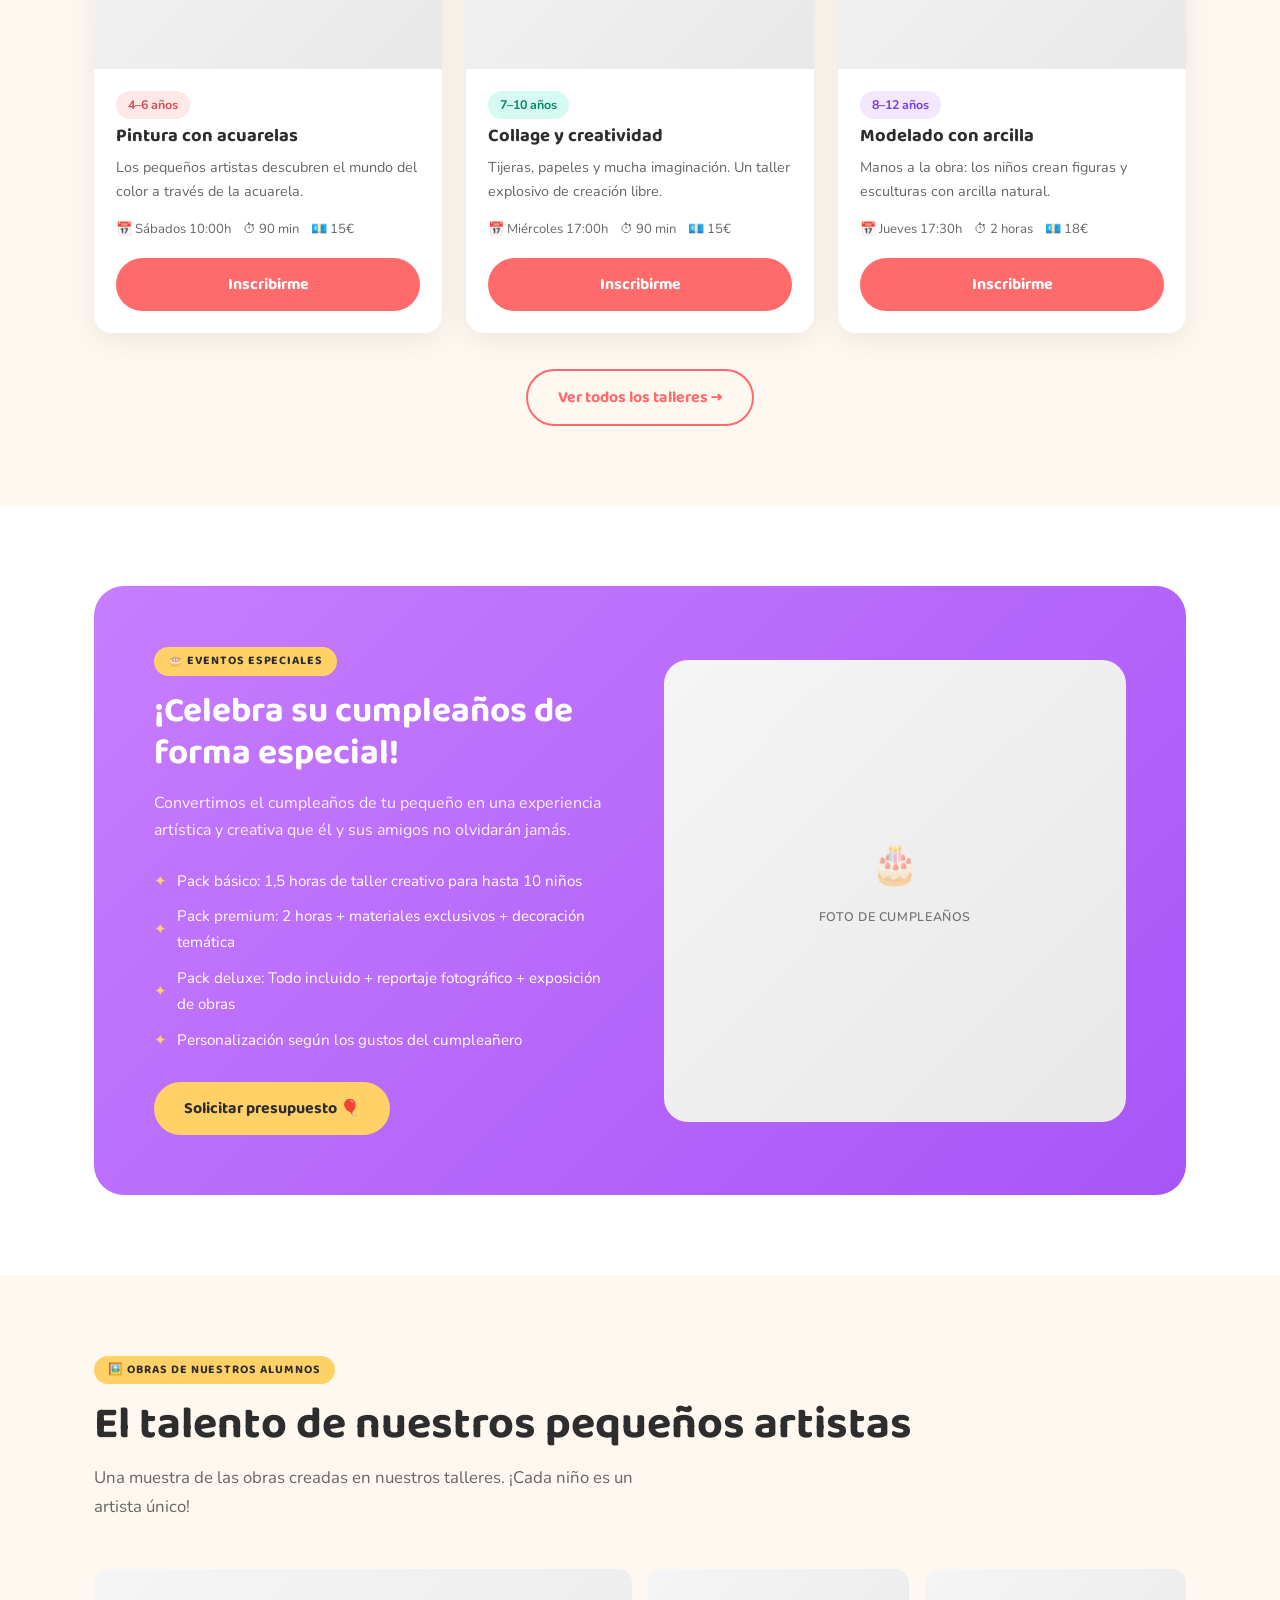
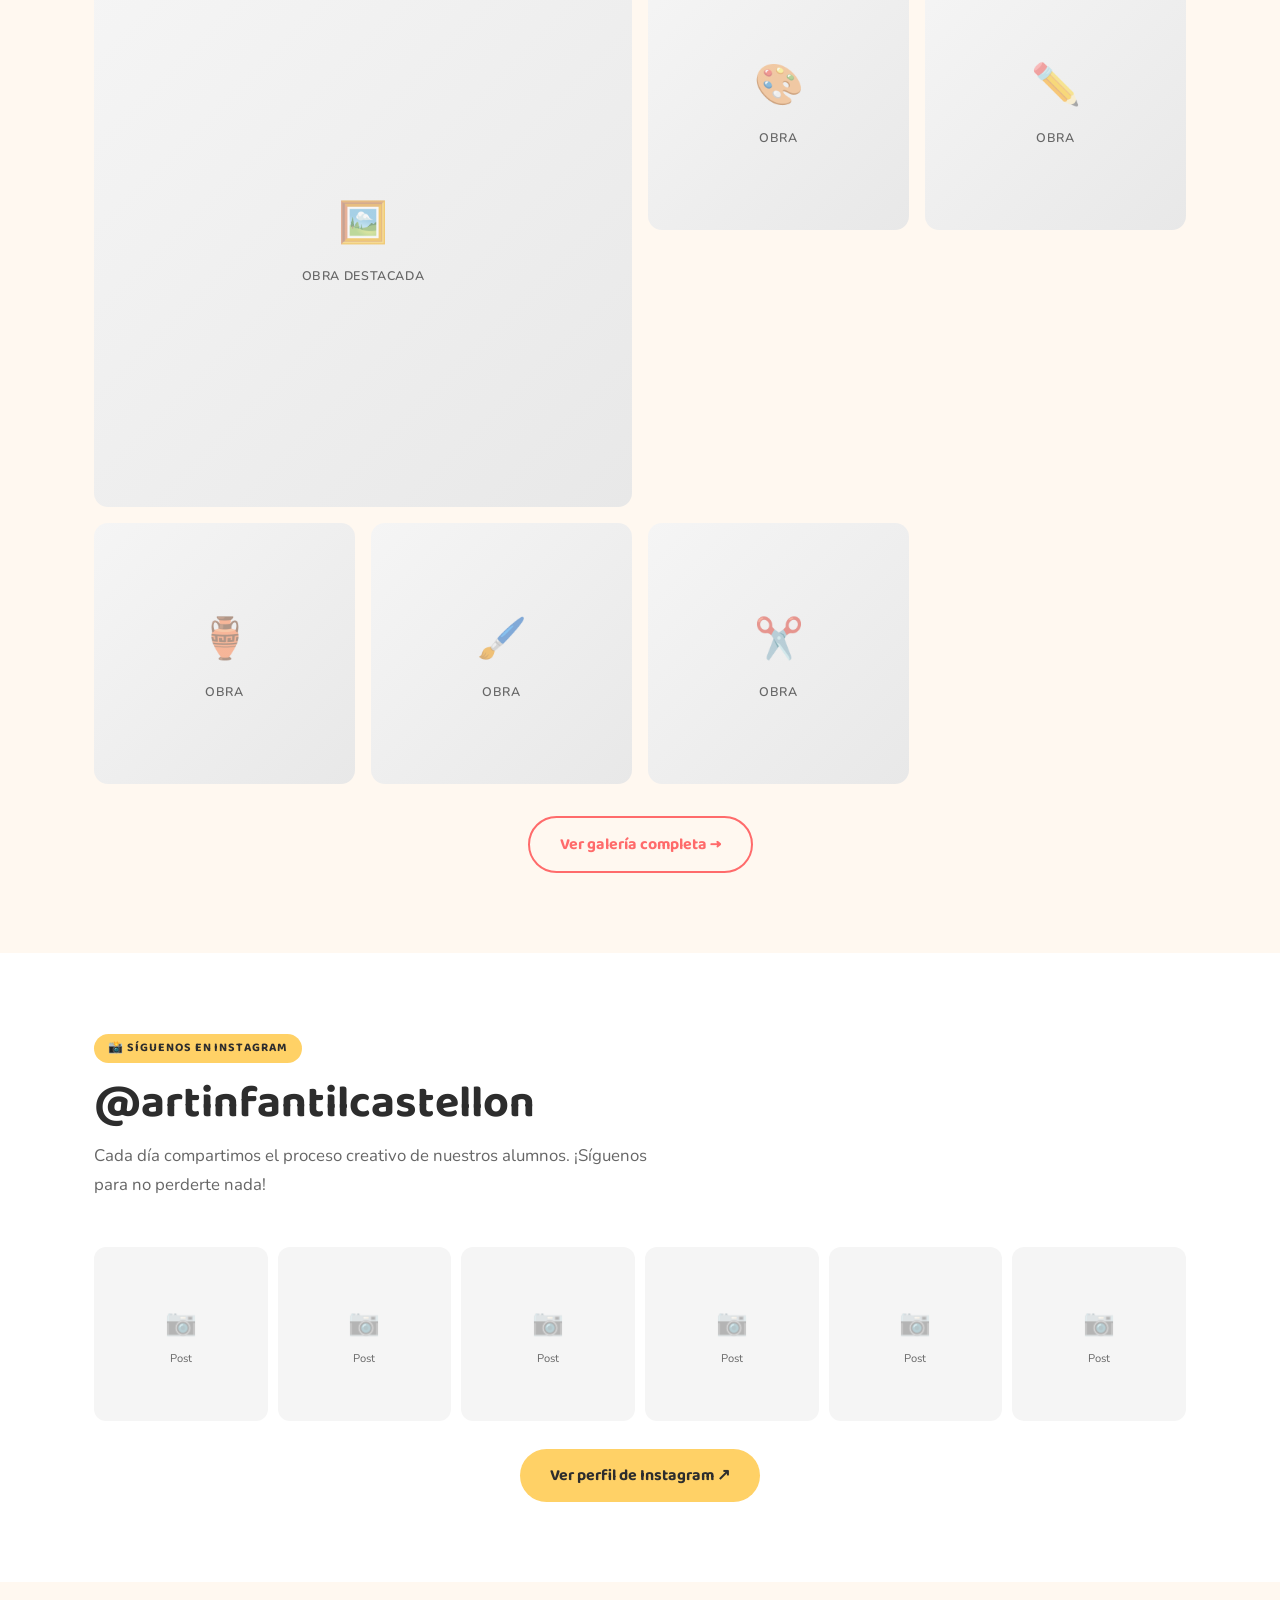
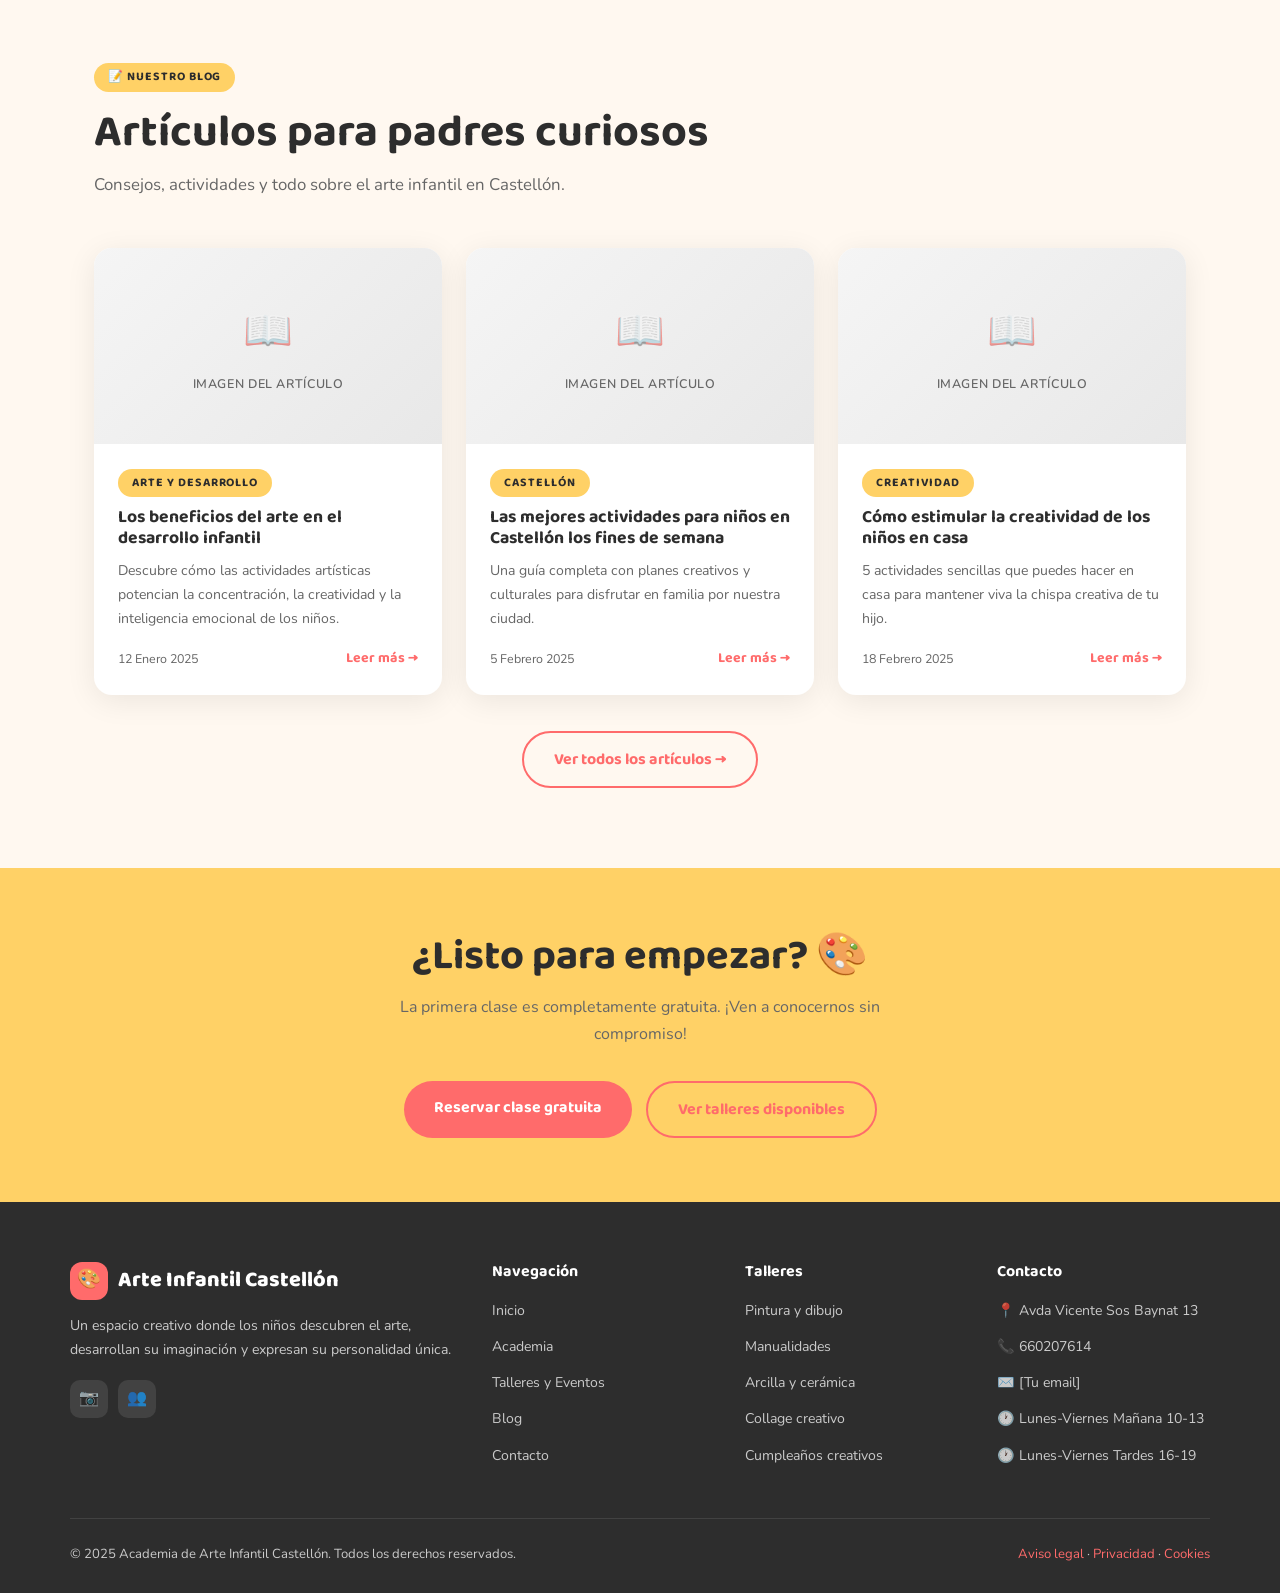
==== commit 8b0a302e: "añadidas fotos a las paginas" ====
--- a/index.html
+++ b/index.html
@@ -388,11 +388,11 @@
       <div>
         <h5>Contacto</h5>
         <ul>
-          <li><a href="#">📍 Calle Arte, 1 – Castellón</a></li>
-          <li><a href="#">📞 [Tu teléfono]</a></li>
+          <li><a href="#">📍 Avda Vicente Sos Baynat 13</a></li>
+          <li><a href="#">📞 660207614</a></li>
           <li><a href="#">✉️ [Tu email]</a></li>
-          <li><a href="#">🕐 Lunes a Viernes 16-20h</a></li>
-          <li><a href="#">🕐 Sábados 10-13h</a></li>
+          <li><a href="#">🕐 Lunes-Viernes Mañana 10-13</a></li>
+          <li><a href="#">🕐 Lunes-Viernes Tardes 16-19</a></li>
         </ul>
       </div>
     </div>
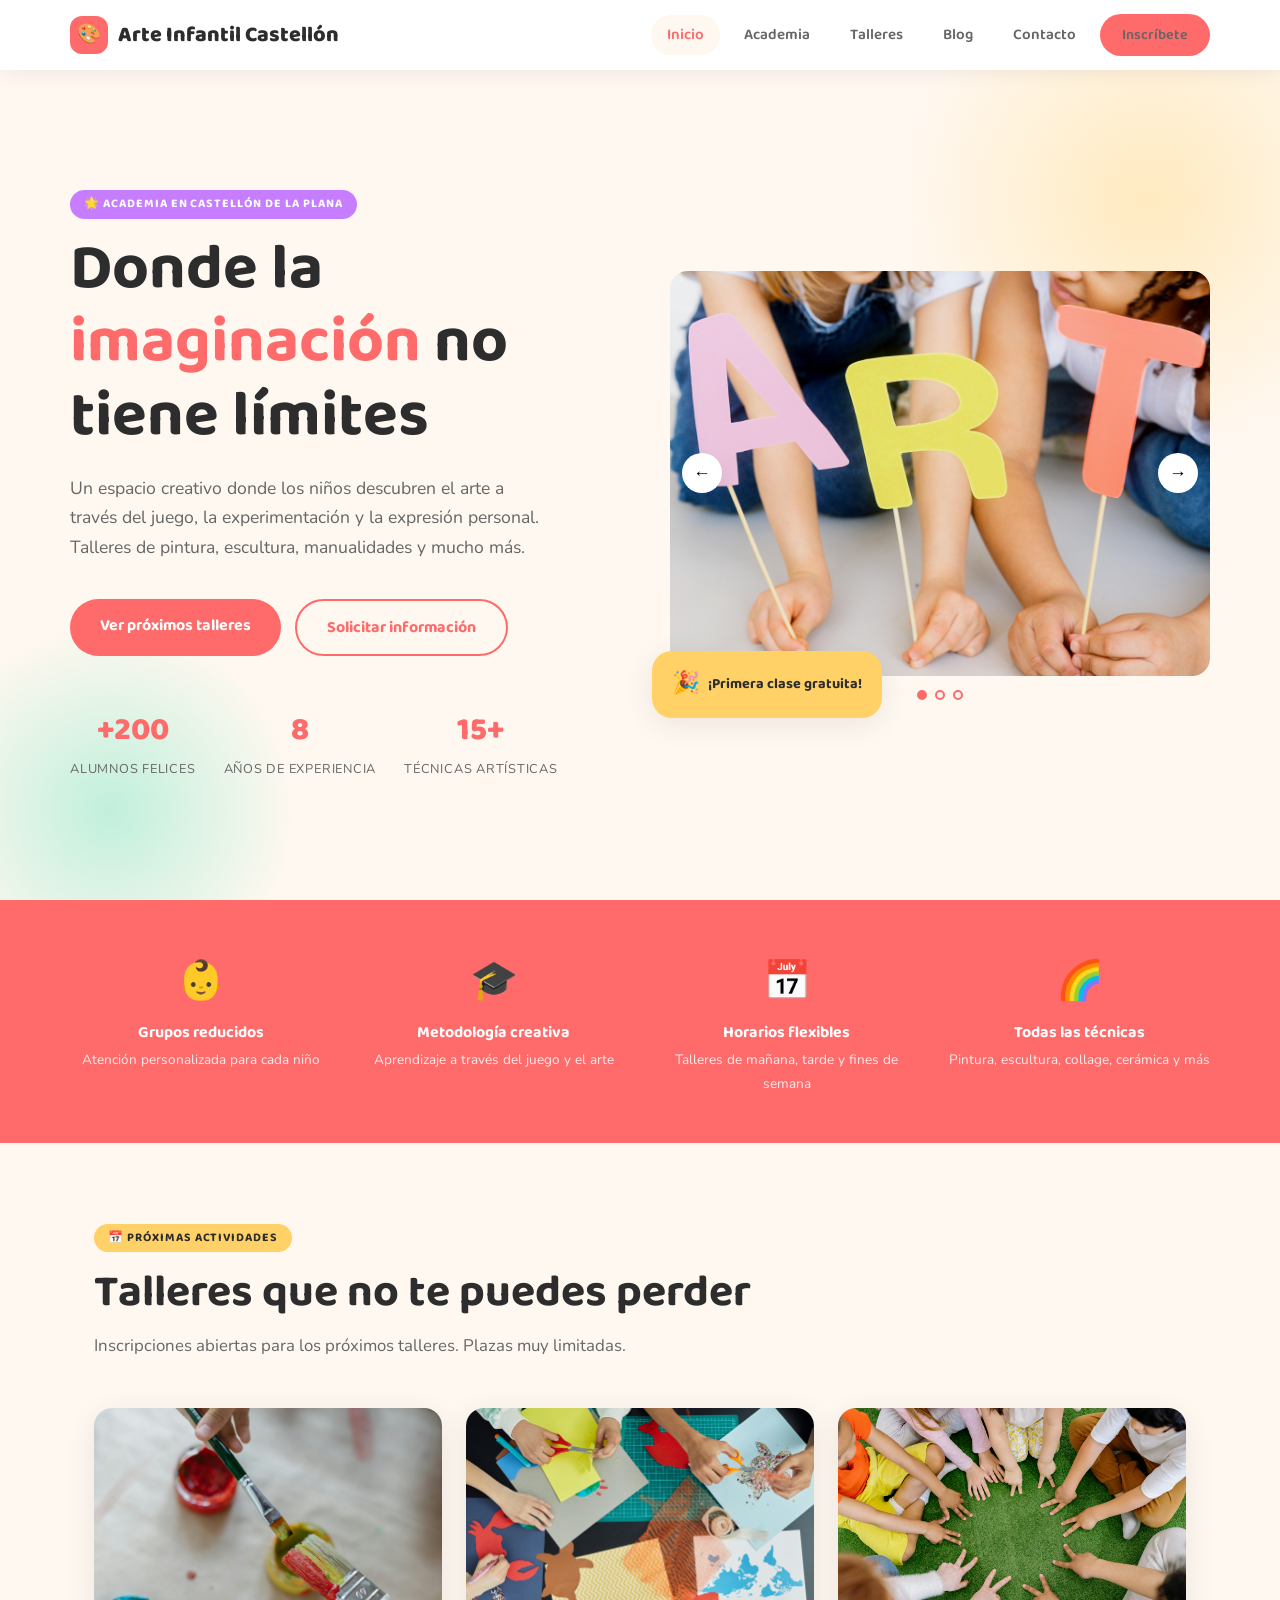
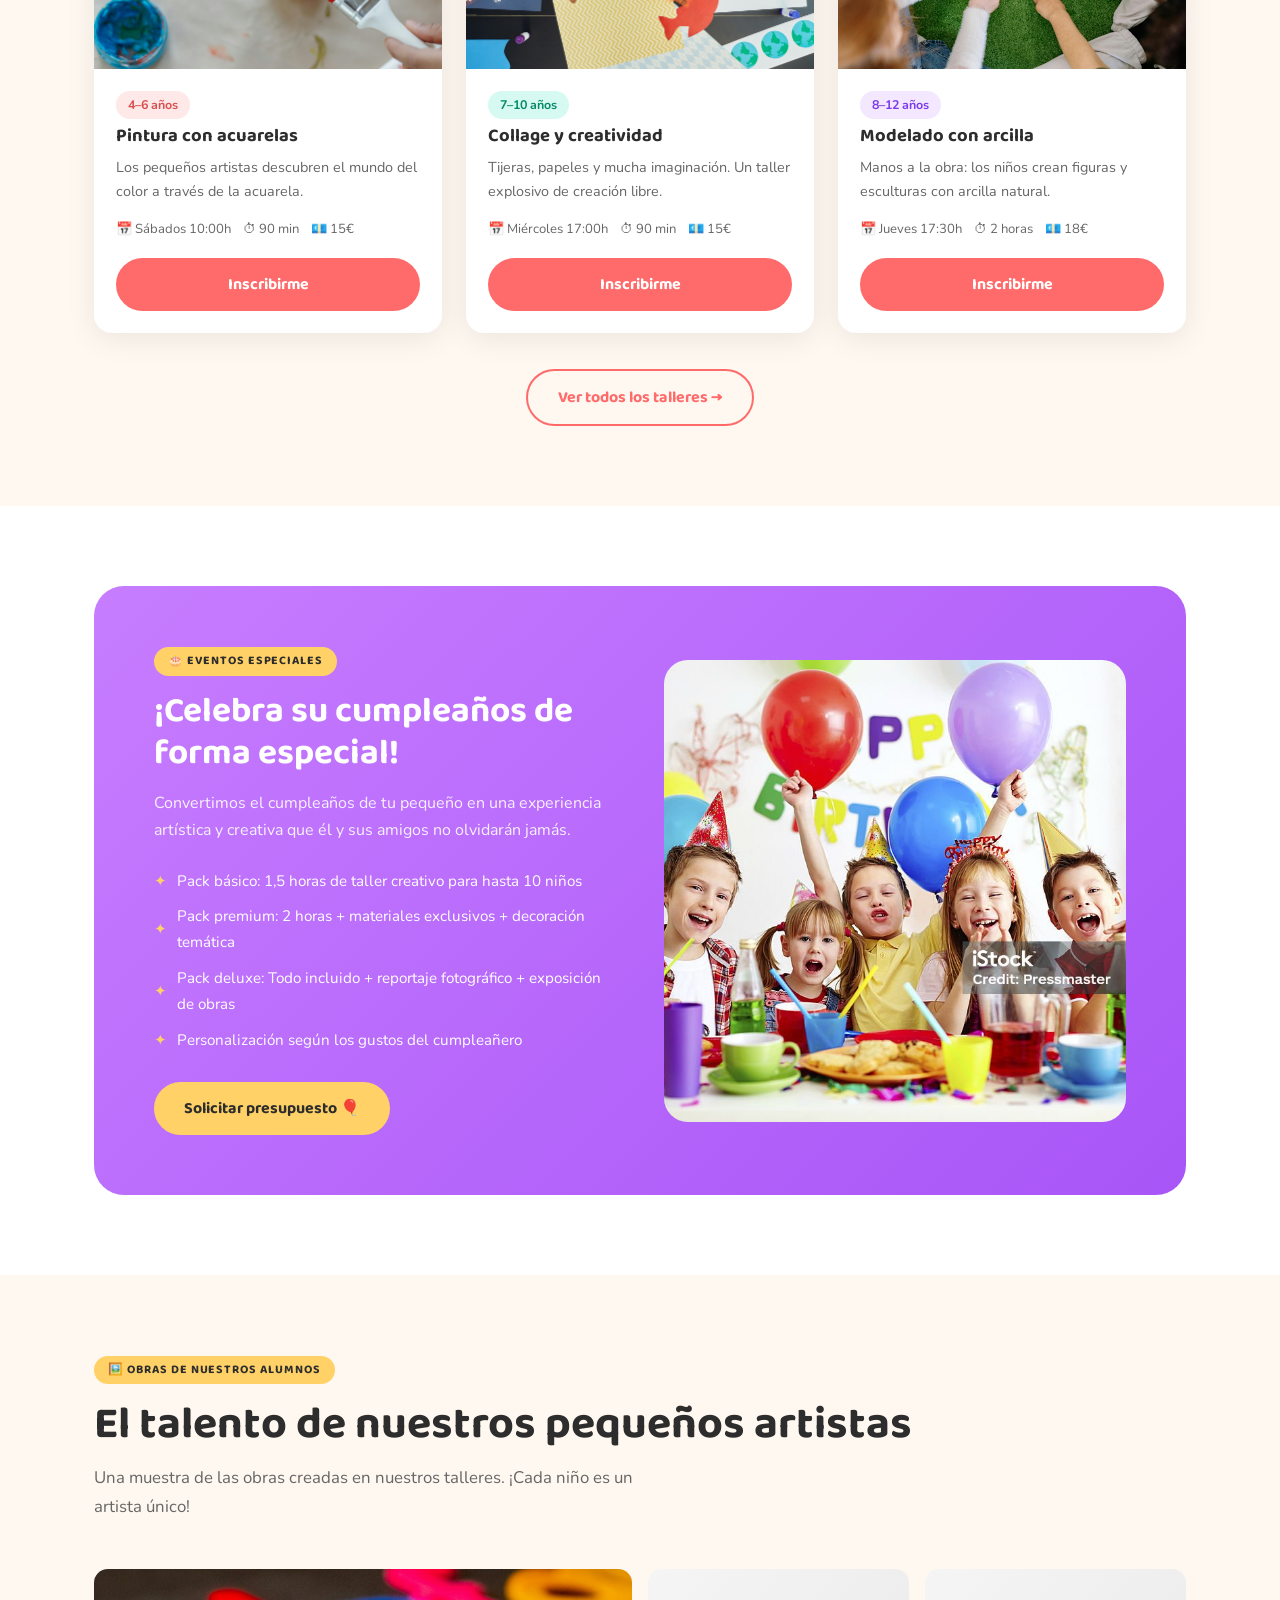
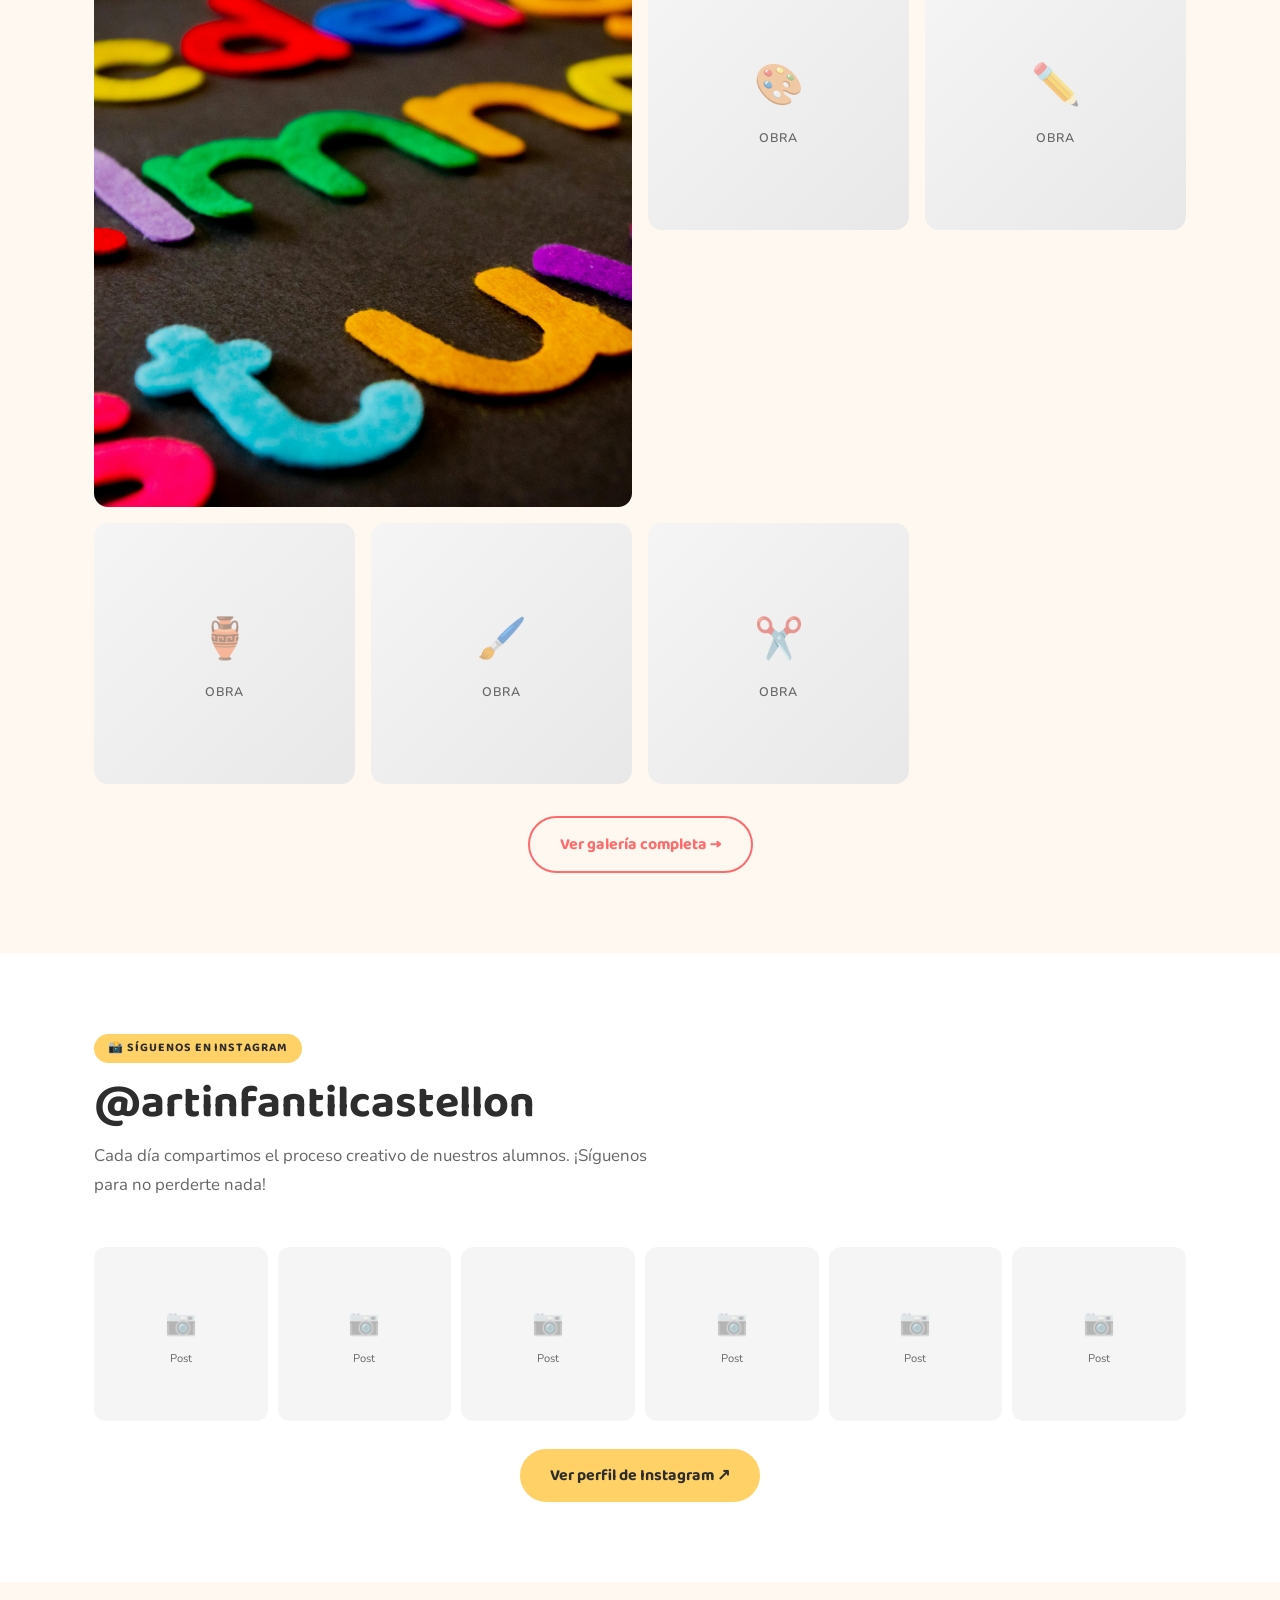
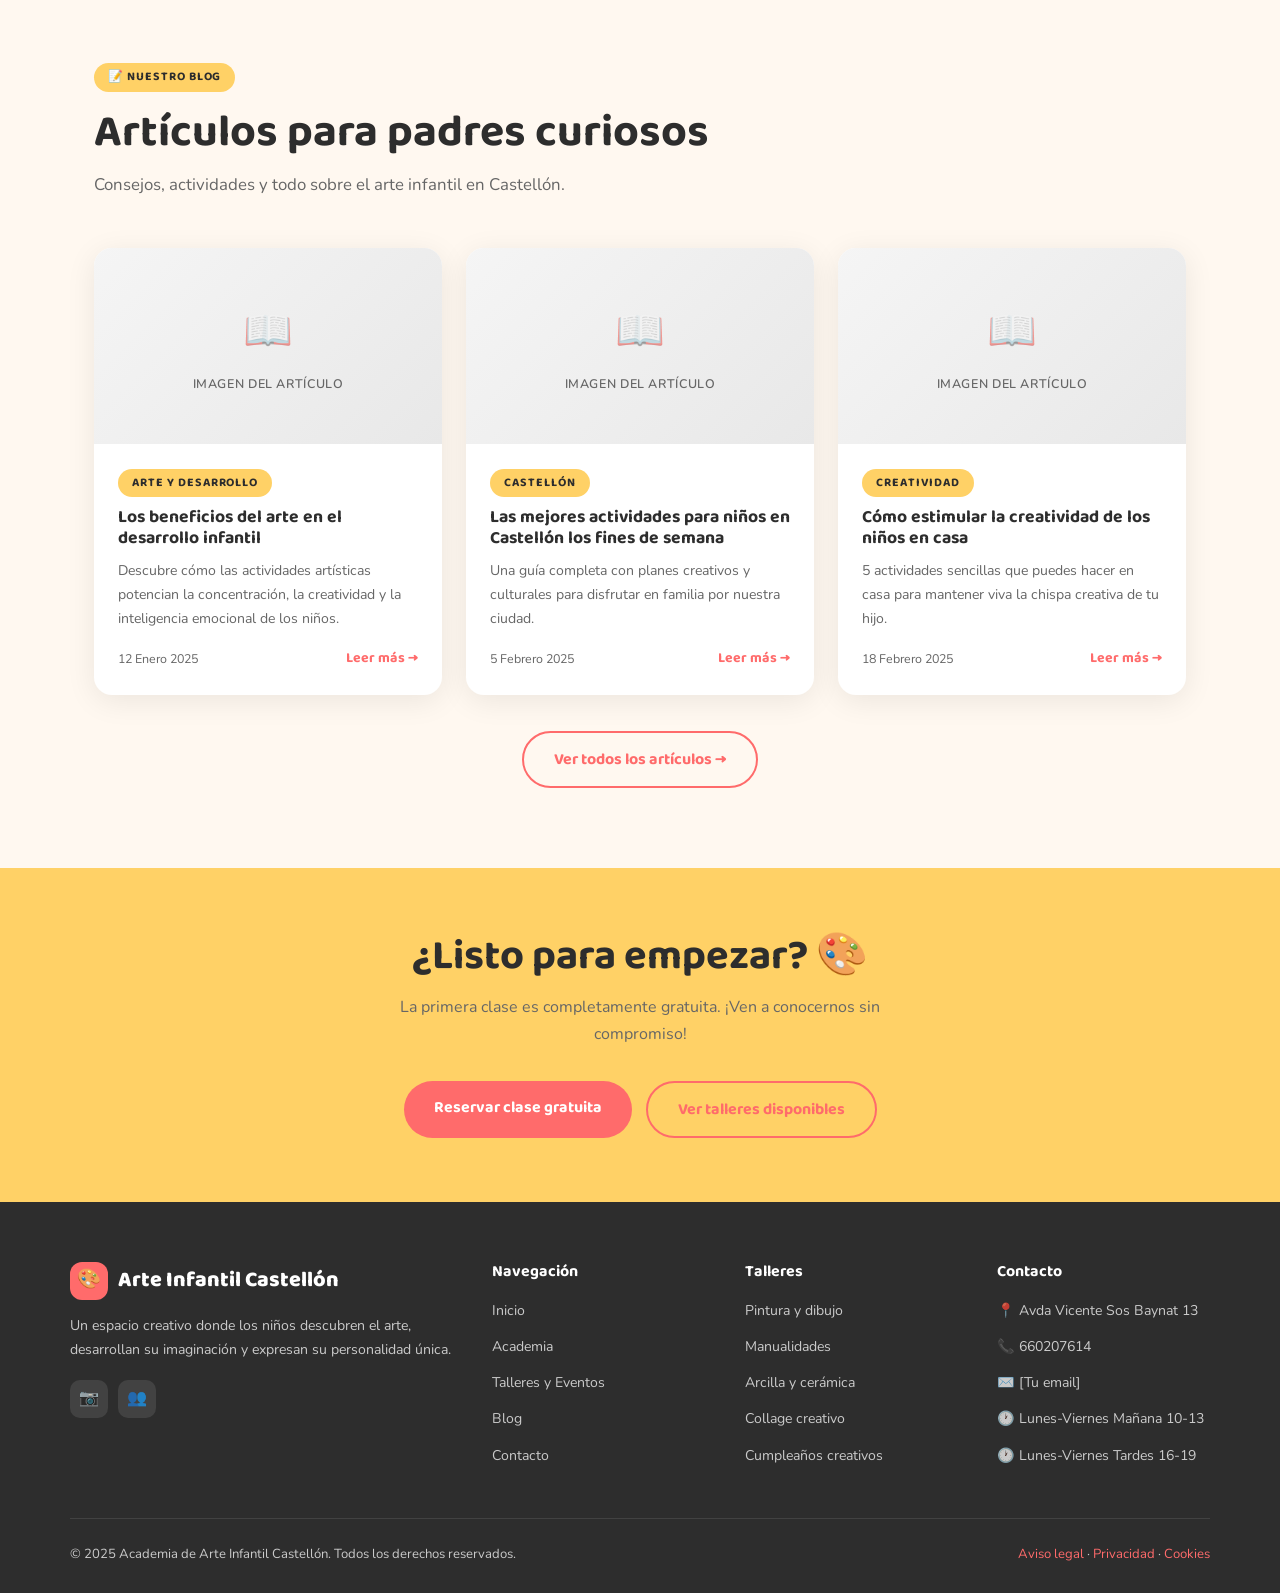
==== commit 79231438: "añadidas fotos a las paginas dos" ====
--- a/index.html
+++ b/index.html
@@ -65,20 +65,19 @@
           <div class="slides" id="heroSlides">
             <div class="slide">
               <div class="slide-placeholder">
-                <span class="ph-icon">🖼️</span>
-                <p>Foto principal del taller</p>
+                <img src="public/images/pexels-artempodrez-6941461.jpg" alt="Taller de manualidades" class="slide-img">
+                <!--<span class="ph-icon">🖼️</span>
+                <p>Foto principal del taller</p>--> 
               </div>
             </div>
             <div class="slide">
               <div class="slide-placeholder">
-                <span class="ph-icon">🎨</span>
-                <p>Niños pintando</p>
+                <img src="public/images/pexels-anastasia-shuraeva-6966323.jpg" alt="Taller de manualidades" class="slide-img">
               </div>
             </div>
             <div class="slide">
               <div class="slide-placeholder">
-                <span class="ph-icon">✂️</span>
-                <p>Taller de manualidades</p>
+                <img src="public/images/pexels-anastasia-shuraeva-6966347.jpg" alt="Taller de manualidades" class="slide-img">
               </div>
             </div>
           </div>
@@ -136,8 +135,7 @@
         <div class="card">
           <div class="card-img">
             <div class="img-placeholder">
-              <span class="ph-icon">🎨</span>
-              <p>Foto del taller</p>
+              <img src="public/images/pexels-anastasia-shuraeva-6966347.jpg" alt="Taller de manualidades" class="slide-img">
             </div>
           </div>
           <div class="card-body">
@@ -156,8 +154,7 @@
         <div class="card">
           <div class="card-img">
             <div class="img-placeholder">
-              <span class="ph-icon">✂️</span>
-              <p>Foto del taller</p>
+              <img src="public/images/pexels-vanessa-loring-7869442.jpg" alt="Taller de manualidades" class="slide-img">
             </div>
           </div>
           <div class="card-body">
@@ -176,8 +173,7 @@
         <div class="card">
           <div class="card-img">
             <div class="img-placeholder">
-              <span class="ph-icon">🏺</span>
-              <p>Foto del taller</p>
+              <img src="public/images/pexels-yankrukov-8613319.jpg" alt="Taller de manualidades" class="slide-img">
             </div>
           </div>
           <div class="card-body">
@@ -218,8 +214,7 @@
           <a href="contacto.html" class="btn btn-secondary">Solicitar presupuesto 🎈</a>
         </div>
         <div class="birthday-img">
-          <div class="img-placeholder" style="min-height:100%;">
-            <span class="ph-icon">🎂</span>
+            <img src="public/images/pexels-cumple.jpg" alt="Taller de manualidades" class="slide-img">          
             <p>Foto de cumpleaños</p>
           </div>
         </div>
@@ -235,7 +230,7 @@
       <p class="section-subtitle">Una muestra de las obras creadas en nuestros talleres. ¡Cada niño es un artista único!</p>
       <div class="gallery-grid">
         <div class="gallery-item wide">
-          <div class="img-placeholder" style="min-height:100%;"><span class="ph-icon">🖼️</span><p>Obra destacada</p></div>
+          <img src="public/images/pexels-magda-ehlers-pexels-1337387.jpg" alt="Taller de manualidades" class="slide-img">
         </div>
         <div class="gallery-item">
           <div class="img-placeholder" style="min-height:100%;"><span class="ph-icon">🎨</span><p>Obra</p></div>
